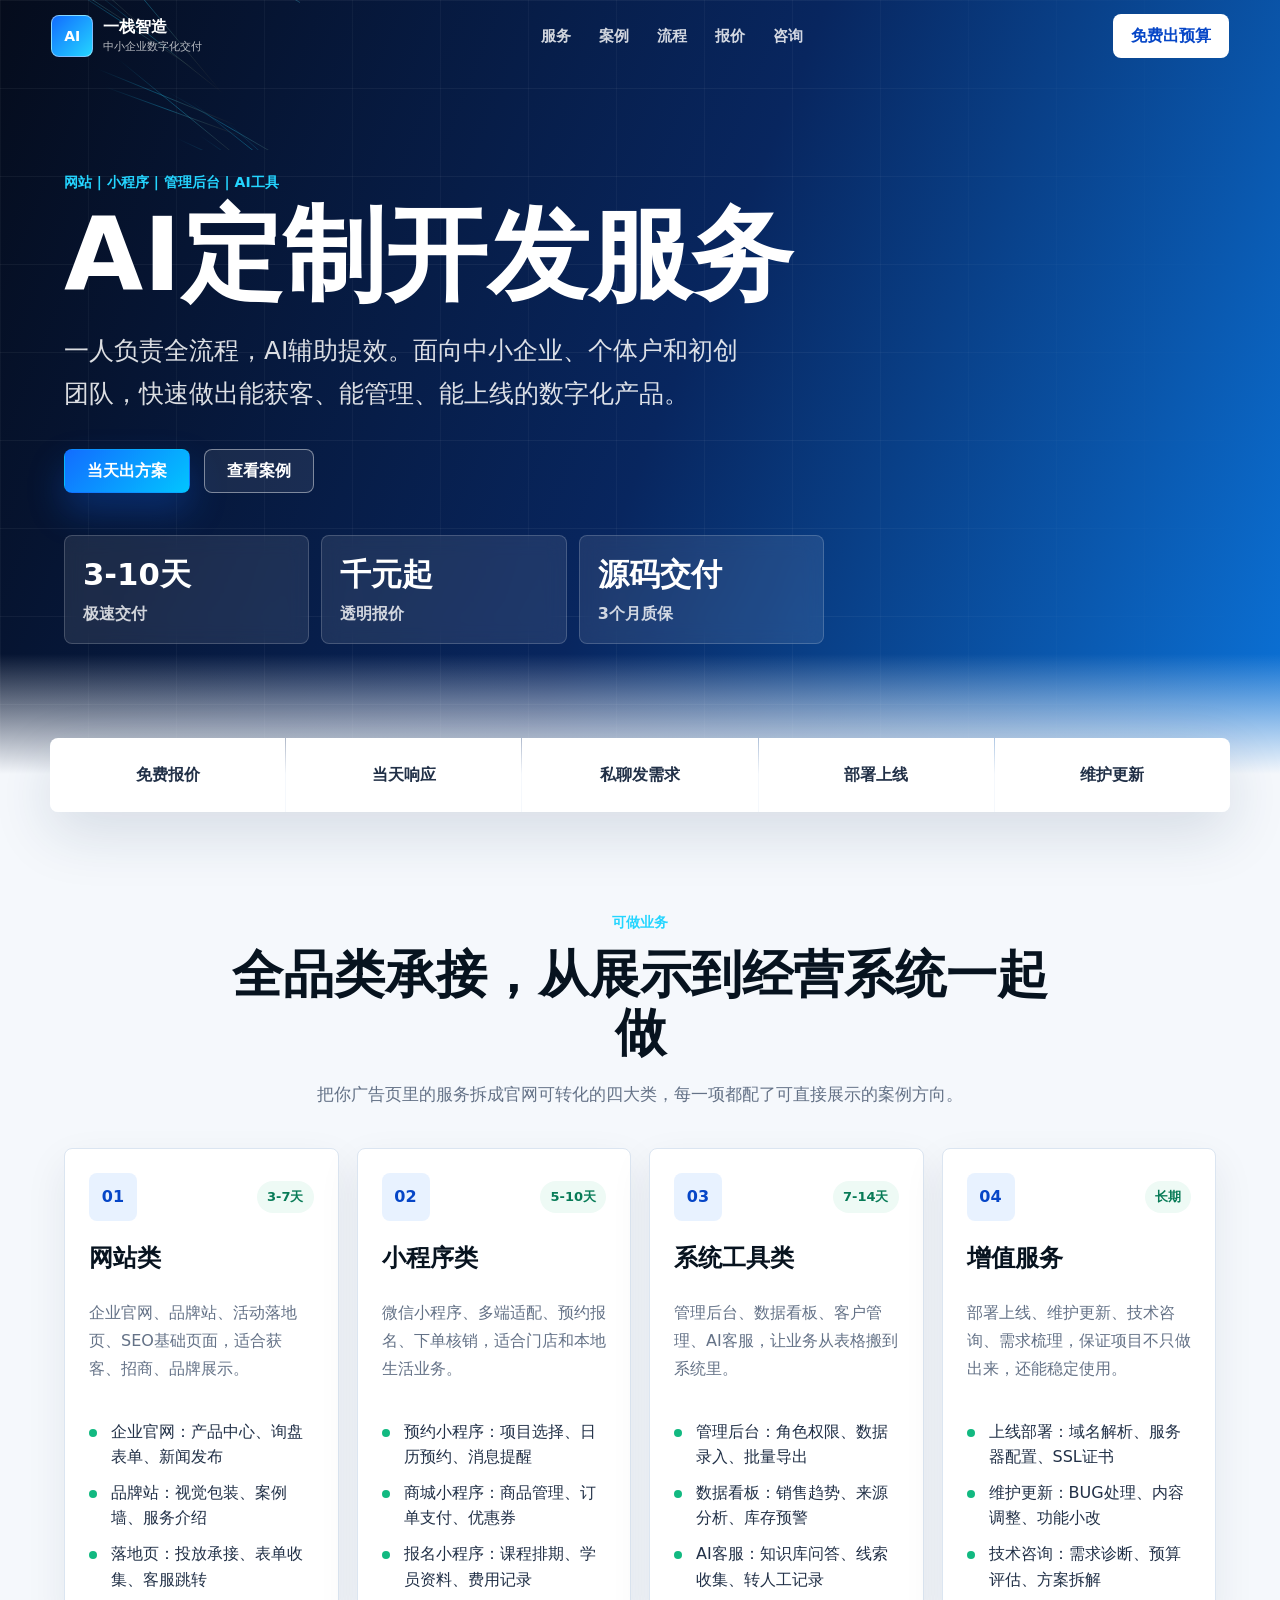
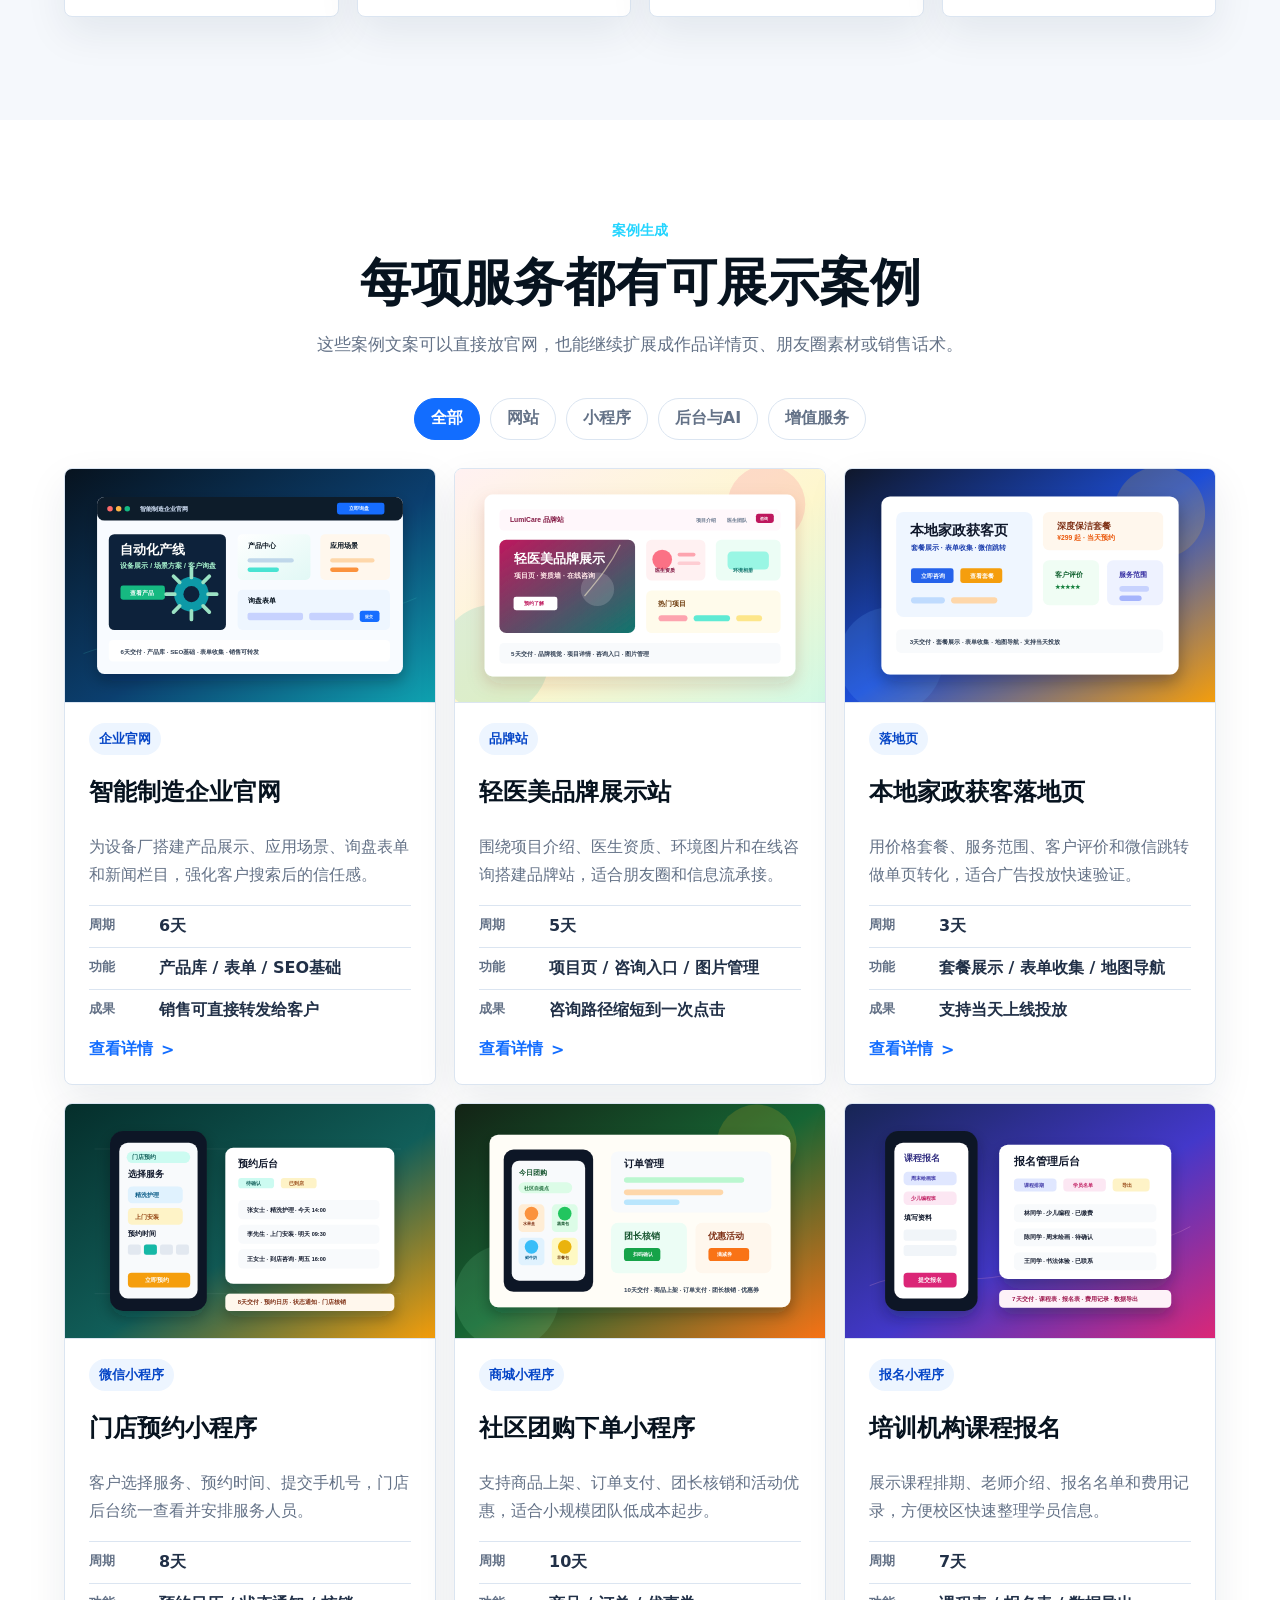
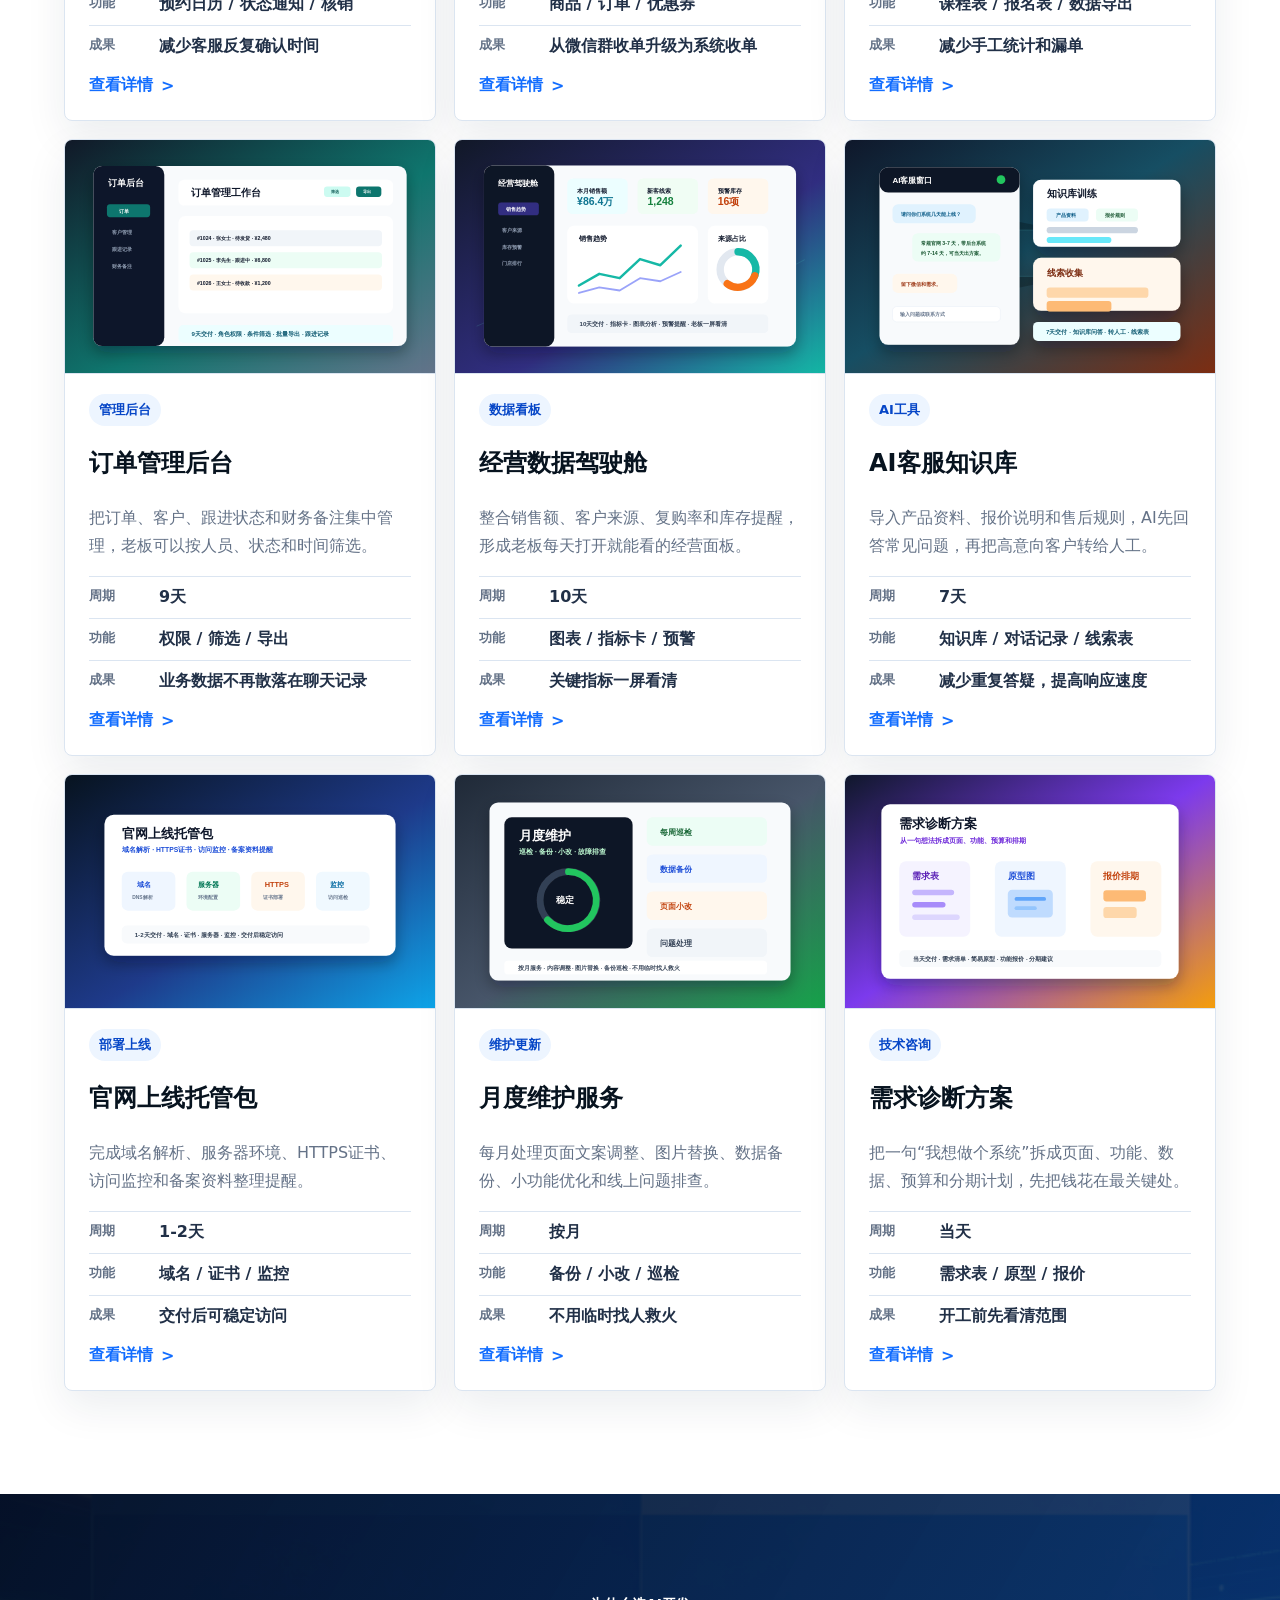
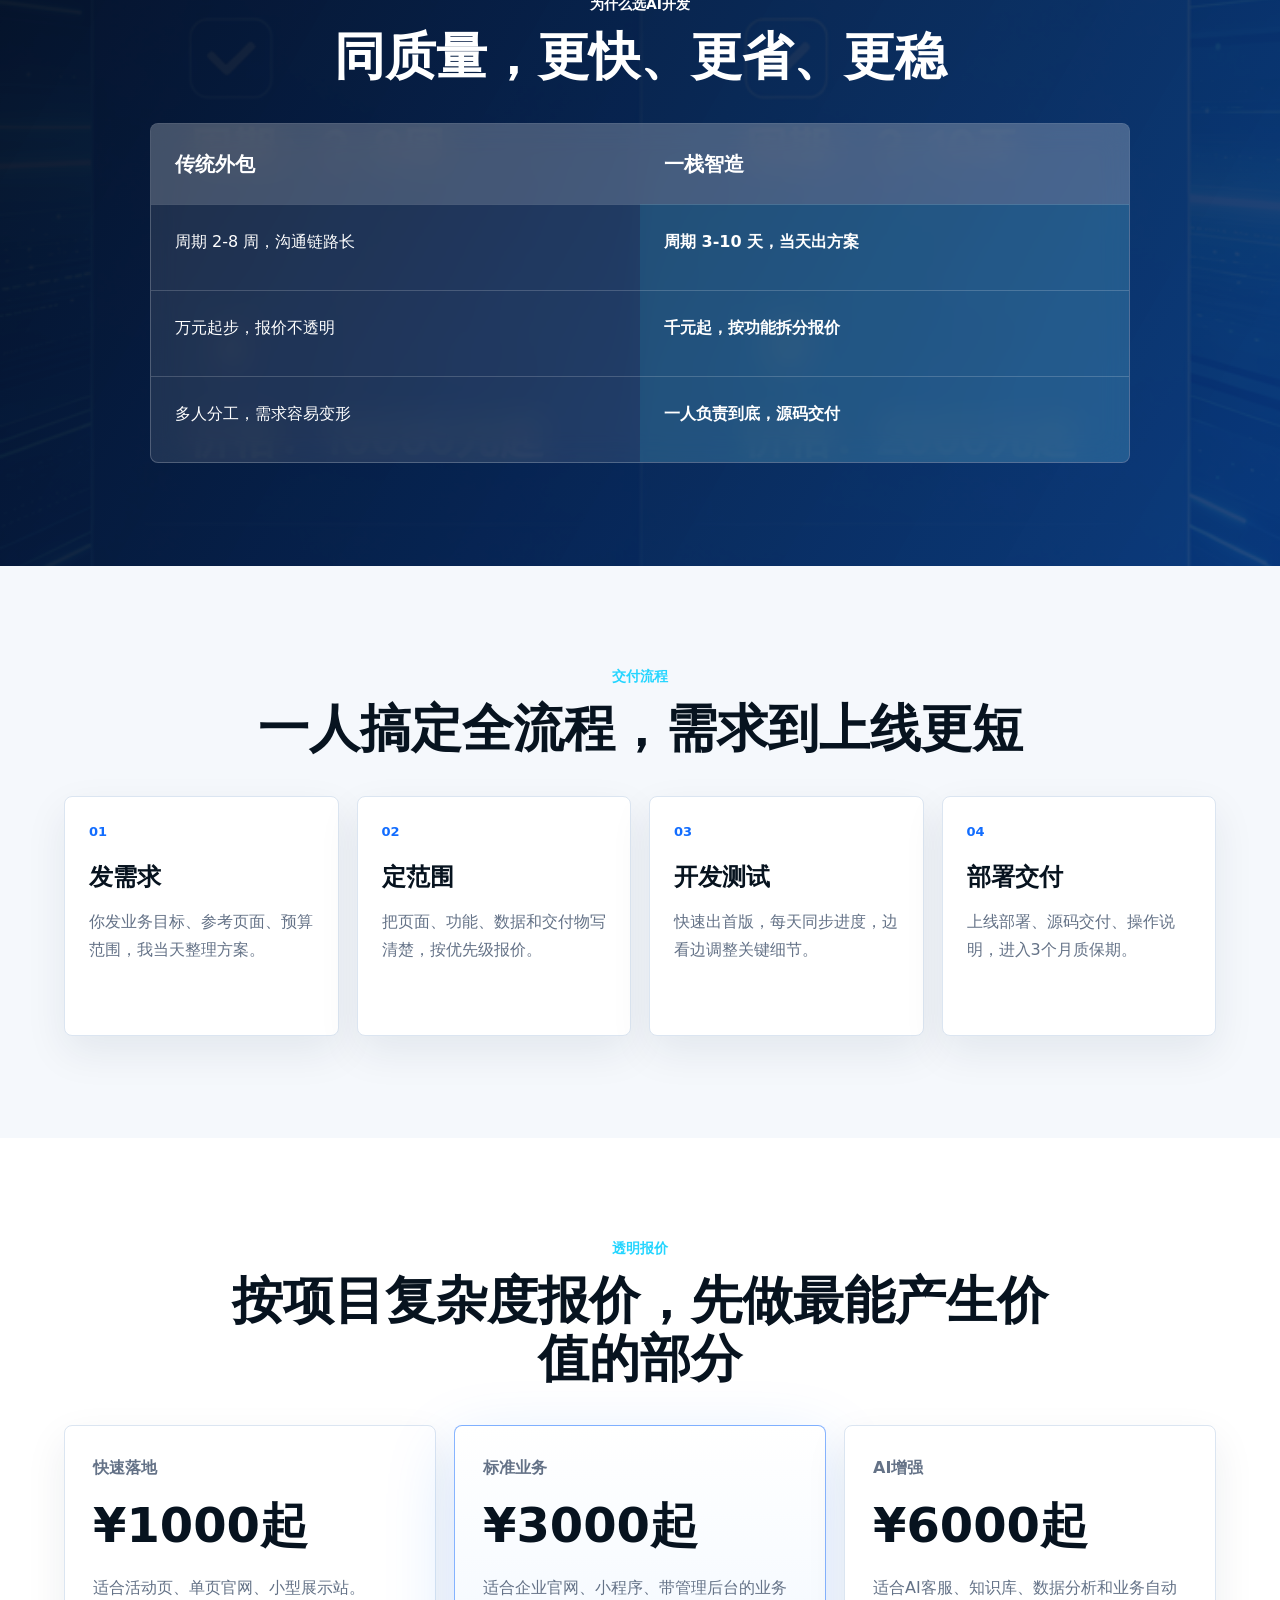
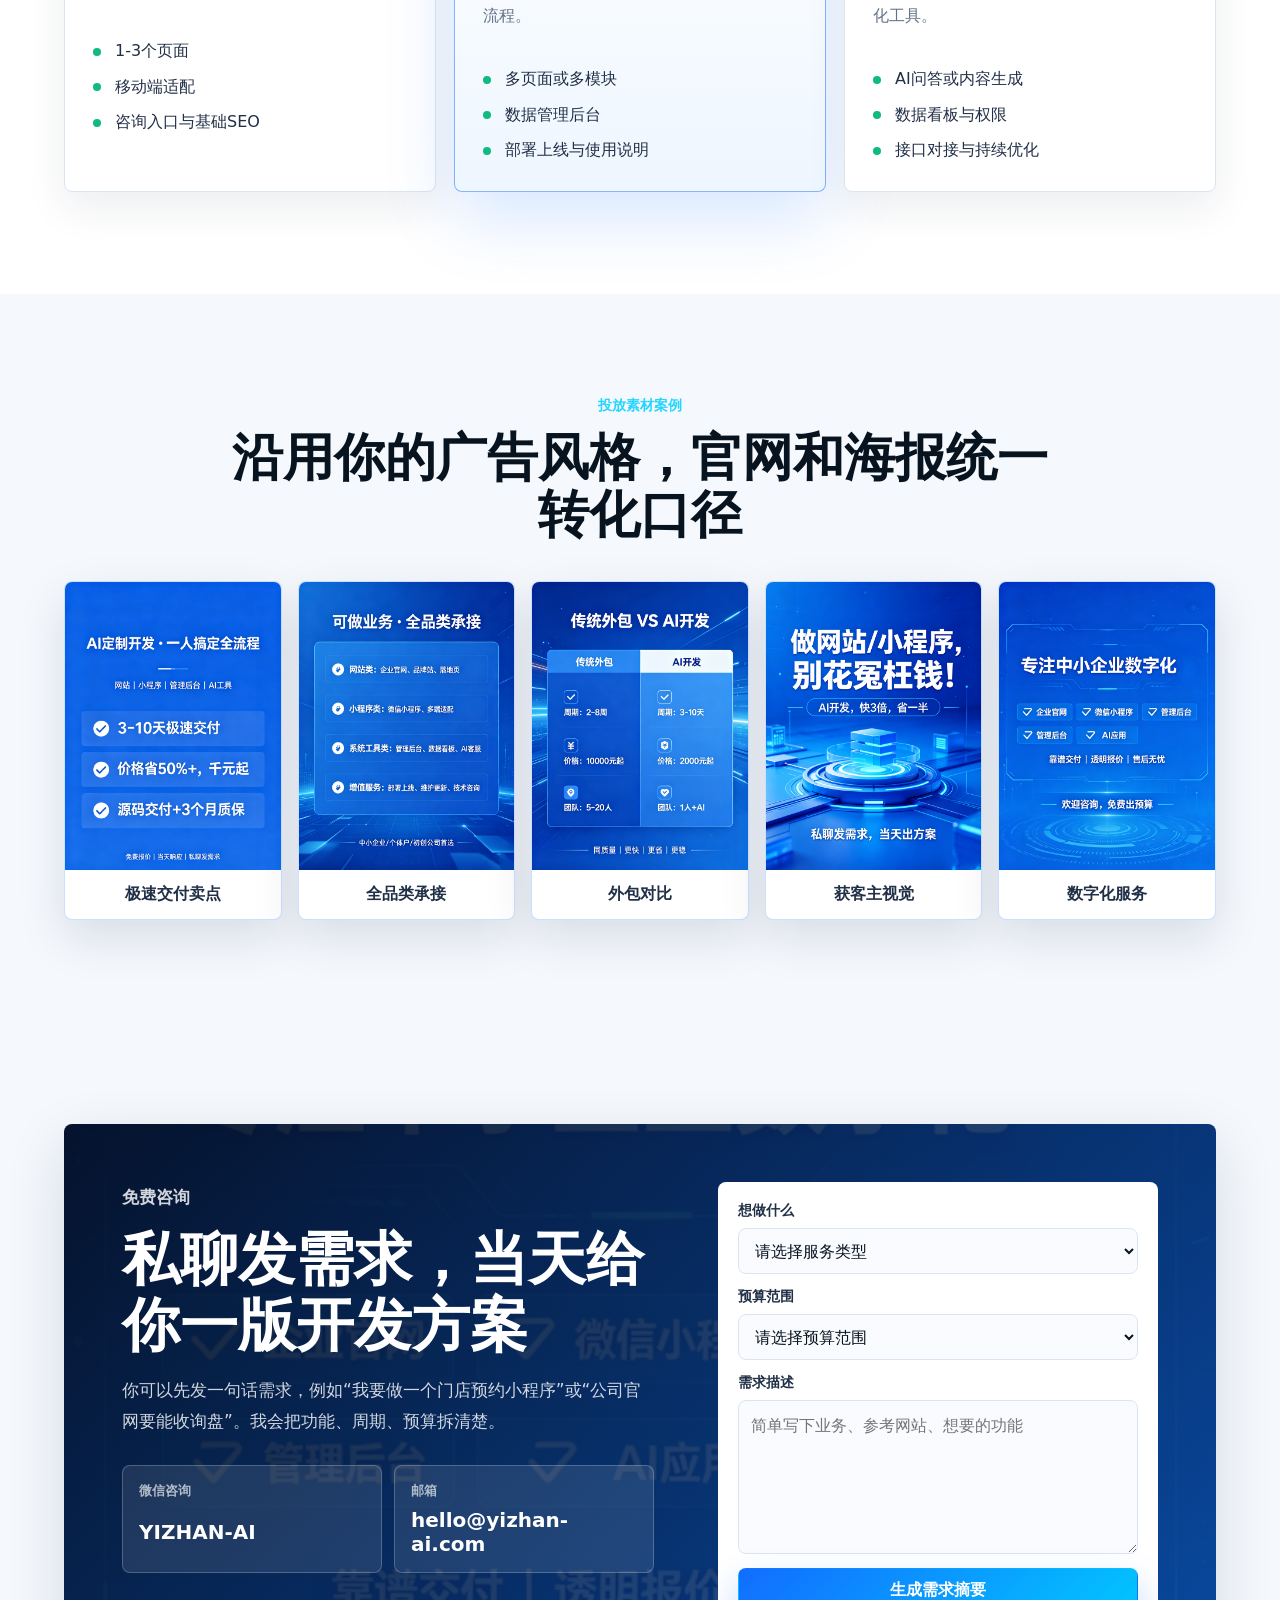
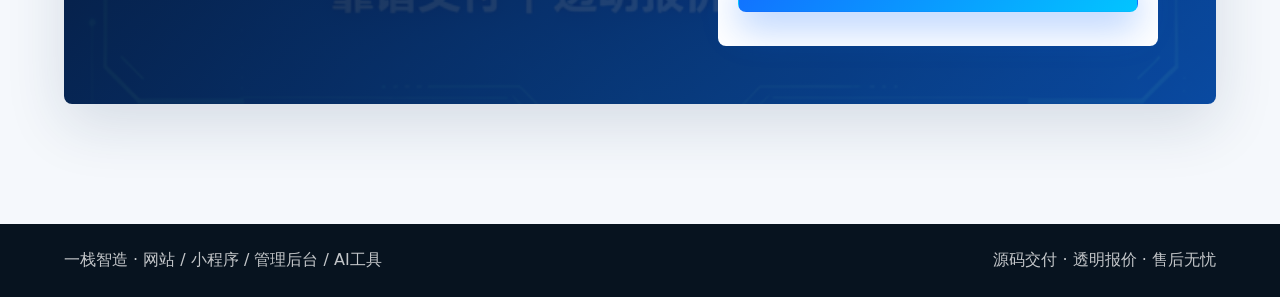
==== index.html @ 122cc91c "Initial website for YiZhan AI" ====
<!doctype html>
<html lang="zh-CN">
  <head>
    <meta charset="UTF-8" />
    <meta name="viewport" content="width=device-width, initial-scale=1.0" />
    <title>一栈智造 | 网站、小程序、后台与AI工具定制</title>
    <meta
      name="description"
      content="一栈智造专注中小企业数字化，承接企业官网、微信小程序、管理后台、数据看板与AI应用，3-10天交付，源码交付，3个月质保。"
    />
    <link rel="stylesheet" href="styles.css" />
  </head>
  <body>
    <header class="site-header" data-header>
      <a class="brand" href="#top" aria-label="一栈智造首页">
        <span class="brand-mark">AI</span>
        <span>
          <strong>一栈智造</strong>
          <small>中小企业数字化交付</small>
        </span>
      </a>
      <nav class="main-nav" aria-label="主导航">
        <a href="#services">服务</a>
        <a href="#cases">案例</a>
        <a href="#process">流程</a>
        <a href="#pricing">报价</a>
        <a href="#contact">咨询</a>
      </nav>
      <a class="header-cta" href="#contact">免费出预算</a>
      <button class="menu-toggle" type="button" aria-label="打开导航" aria-expanded="false" data-menu-toggle>
        <span></span>
        <span></span>
      </button>
    </header>

    <main id="top">
      <section class="hero" aria-labelledby="hero-title">
        <canvas class="hero-canvas" data-hero-canvas aria-hidden="true"></canvas>
        <div class="hero-overlay"></div>
        <div class="hero-content">
          <p class="eyebrow">网站 | 小程序 | 管理后台 | AI工具</p>
          <h1 id="hero-title">AI定制开发服务</h1>
          <p class="hero-copy">
            一人负责全流程，AI辅助提效。面向中小企业、个体户和初创团队，快速做出能获客、能管理、能上线的数字化产品。
          </p>
          <div class="hero-actions">
            <a class="btn primary" href="#contact">当天出方案</a>
            <a class="btn ghost" href="#cases">查看案例</a>
          </div>
          <div class="hero-stats" aria-label="核心优势">
            <span><strong>3-10天</strong>极速交付</span>
            <span><strong>千元起</strong>透明报价</span>
            <span><strong>源码交付</strong>3个月质保</span>
          </div>
        </div>
      </section>

      <section class="trust-strip" aria-label="服务承诺">
        <span>免费报价</span>
        <span>当天响应</span>
        <span>私聊发需求</span>
        <span>部署上线</span>
        <span>维护更新</span>
      </section>

      <section class="section services" id="services" aria-labelledby="services-title">
        <div class="section-heading">
          <p class="section-kicker">可做业务</p>
          <h2 id="services-title">全品类承接，从展示到经营系统一起做</h2>
          <p>把你广告页里的服务拆成官网可转化的四大类，每一项都配了可直接展示的案例方向。</p>
        </div>

        <div class="service-grid">
          <article class="service-card">
            <div class="service-top">
              <span class="service-icon">01</span>
              <span class="service-tag">3-7天</span>
            </div>
            <h3>网站类</h3>
            <p>企业官网、品牌站、活动落地页、SEO基础页面，适合获客、招商、品牌展示。</p>
            <ul>
              <li>企业官网：产品中心、询盘表单、新闻发布</li>
              <li>品牌站：视觉包装、案例墙、服务介绍</li>
              <li>落地页：投放承接、表单收集、客服跳转</li>
            </ul>
          </article>

          <article class="service-card">
            <div class="service-top">
              <span class="service-icon">02</span>
              <span class="service-tag">5-10天</span>
            </div>
            <h3>小程序类</h3>
            <p>微信小程序、多端适配、预约报名、下单核销，适合门店和本地生活业务。</p>
            <ul>
              <li>预约小程序：项目选择、日历预约、消息提醒</li>
              <li>商城小程序：商品管理、订单支付、优惠券</li>
              <li>报名小程序：课程排期、学员资料、费用记录</li>
            </ul>
          </article>

          <article class="service-card">
            <div class="service-top">
              <span class="service-icon">03</span>
              <span class="service-tag">7-14天</span>
            </div>
            <h3>系统工具类</h3>
            <p>管理后台、数据看板、客户管理、AI客服，让业务从表格搬到系统里。</p>
            <ul>
              <li>管理后台：角色权限、数据录入、批量导出</li>
              <li>数据看板：销售趋势、来源分析、库存预警</li>
              <li>AI客服：知识库问答、线索收集、转人工记录</li>
            </ul>
          </article>

          <article class="service-card">
            <div class="service-top">
              <span class="service-icon">04</span>
              <span class="service-tag">长期</span>
            </div>
            <h3>增值服务</h3>
            <p>部署上线、维护更新、技术咨询、需求梳理，保证项目不只做出来，还能稳定使用。</p>
            <ul>
              <li>上线部署：域名解析、服务器配置、SSL证书</li>
              <li>维护更新：BUG处理、内容调整、功能小改</li>
              <li>技术咨询：需求诊断、预算评估、方案拆解</li>
            </ul>
          </article>
        </div>
      </section>

      <section class="section cases" id="cases" aria-labelledby="cases-title">
        <div class="section-heading">
          <p class="section-kicker">案例生成</p>
          <h2 id="cases-title">每项服务都有可展示案例</h2>
          <p>这些案例文案可以直接放官网，也能继续扩展成作品详情页、朋友圈素材或销售话术。</p>
        </div>

        <div class="case-tabs" role="tablist" aria-label="案例分类">
          <button class="case-tab active" type="button" data-filter="all">全部</button>
          <button class="case-tab" type="button" data-filter="website">网站</button>
          <button class="case-tab" type="button" data-filter="miniapp">小程序</button>
          <button class="case-tab" type="button" data-filter="system">后台与AI</button>
          <button class="case-tab" type="button" data-filter="support">增值服务</button>
        </div>

        <div class="case-grid" data-case-grid>
          <a class="case-card" href="cases/smart-manufacturing-website.html" data-category="website">
            <img class="case-media" src="assets/cases/smart-manufacturing-website.svg" alt="智能制造企业官网界面案例图" loading="lazy" />
            <span class="case-kind">企业官网</span>
            <h3>智能制造企业官网</h3>
            <p>为设备厂搭建产品展示、应用场景、询盘表单和新闻栏目，强化客户搜索后的信任感。</p>
            <dl>
              <div><dt>周期</dt><dd>6天</dd></div>
              <div><dt>功能</dt><dd>产品库 / 表单 / SEO基础</dd></div>
              <div><dt>成果</dt><dd>销售可直接转发给客户</dd></div>
            </dl>
            <span class="case-link">查看详情</span>
          </a>

          <a class="case-card" href="cases/beauty-brand-site.html" data-category="website">
            <img class="case-media" src="assets/cases/beauty-brand-site.svg" alt="轻医美品牌展示站界面案例图" loading="lazy" />
            <span class="case-kind">品牌站</span>
            <h3>轻医美品牌展示站</h3>
            <p>围绕项目介绍、医生资质、环境图片和在线咨询搭建品牌站，适合朋友圈和信息流承接。</p>
            <dl>
              <div><dt>周期</dt><dd>5天</dd></div>
              <div><dt>功能</dt><dd>项目页 / 咨询入口 / 图片管理</dd></div>
              <div><dt>成果</dt><dd>咨询路径缩短到一次点击</dd></div>
            </dl>
            <span class="case-link">查看详情</span>
          </a>

          <a class="case-card" href="cases/home-services-landing.html" data-category="website">
            <img class="case-media" src="assets/cases/home-services-landing.svg" alt="本地家政获客落地页界面案例图" loading="lazy" />
            <span class="case-kind">落地页</span>
            <h3>本地家政获客落地页</h3>
            <p>用价格套餐、服务范围、客户评价和微信跳转做单页转化，适合广告投放快速验证。</p>
            <dl>
              <div><dt>周期</dt><dd>3天</dd></div>
              <div><dt>功能</dt><dd>套餐展示 / 表单收集 / 地图导航</dd></div>
              <div><dt>成果</dt><dd>支持当天上线投放</dd></div>
            </dl>
            <span class="case-link">查看详情</span>
          </a>

          <a class="case-card" href="cases/store-booking-miniapp.html" data-category="miniapp">
            <img class="case-media" src="assets/cases/store-booking-miniapp.svg" alt="门店预约小程序界面案例图" loading="lazy" />
            <span class="case-kind">微信小程序</span>
            <h3>门店预约小程序</h3>
            <p>客户选择服务、预约时间、提交手机号，门店后台统一查看并安排服务人员。</p>
            <dl>
              <div><dt>周期</dt><dd>8天</dd></div>
              <div><dt>功能</dt><dd>预约日历 / 状态通知 / 核销</dd></div>
              <div><dt>成果</dt><dd>减少客服反复确认时间</dd></div>
            </dl>
            <span class="case-link">查看详情</span>
          </a>

          <a class="case-card" href="cases/community-mall-miniapp.html" data-category="miniapp">
            <img class="case-media" src="assets/cases/community-mall-miniapp.svg" alt="社区团购小程序界面案例图" loading="lazy" />
            <span class="case-kind">商城小程序</span>
            <h3>社区团购下单小程序</h3>
            <p>支持商品上架、订单支付、团长核销和活动优惠，适合小规模团队低成本起步。</p>
            <dl>
              <div><dt>周期</dt><dd>10天</dd></div>
              <div><dt>功能</dt><dd>商品 / 订单 / 优惠券</dd></div>
              <div><dt>成果</dt><dd>从微信群收单升级为系统收单</dd></div>
            </dl>
            <span class="case-link">查看详情</span>
          </a>

          <a class="case-card" href="cases/training-registration-miniapp.html" data-category="miniapp">
            <img class="case-media" src="assets/cases/training-registration-miniapp.svg" alt="培训机构课程报名小程序界面案例图" loading="lazy" />
            <span class="case-kind">报名小程序</span>
            <h3>培训机构课程报名</h3>
            <p>展示课程排期、老师介绍、报名名单和费用记录，方便校区快速整理学员信息。</p>
            <dl>
              <div><dt>周期</dt><dd>7天</dd></div>
              <div><dt>功能</dt><dd>课程表 / 报名表 / 数据导出</dd></div>
              <div><dt>成果</dt><dd>减少手工统计和漏单</dd></div>
            </dl>
            <span class="case-link">查看详情</span>
          </a>

          <a class="case-card" href="cases/order-management-admin.html" data-category="system">
            <img class="case-media" src="assets/cases/order-management-admin.svg" alt="订单管理后台界面案例图" loading="lazy" />
            <span class="case-kind">管理后台</span>
            <h3>订单管理后台</h3>
            <p>把订单、客户、跟进状态和财务备注集中管理，老板可以按人员、状态和时间筛选。</p>
            <dl>
              <div><dt>周期</dt><dd>9天</dd></div>
              <div><dt>功能</dt><dd>权限 / 筛选 / 导出</dd></div>
              <div><dt>成果</dt><dd>业务数据不再散落在聊天记录</dd></div>
            </dl>
            <span class="case-link">查看详情</span>
          </a>

          <a class="case-card" href="cases/operations-dashboard.html" data-category="system">
            <img class="case-media" src="assets/cases/operations-dashboard.svg" alt="经营数据驾驶舱界面案例图" loading="lazy" />
            <span class="case-kind">数据看板</span>
            <h3>经营数据驾驶舱</h3>
            <p>整合销售额、客户来源、复购率和库存提醒，形成老板每天打开就能看的经营面板。</p>
            <dl>
              <div><dt>周期</dt><dd>10天</dd></div>
              <div><dt>功能</dt><dd>图表 / 指标卡 / 预警</dd></div>
              <div><dt>成果</dt><dd>关键指标一屏看清</dd></div>
            </dl>
            <span class="case-link">查看详情</span>
          </a>

          <a class="case-card" href="cases/ai-support-agent.html" data-category="system">
            <img class="case-media" src="assets/cases/ai-support-agent.svg" alt="AI客服知识库界面案例图" loading="lazy" />
            <span class="case-kind">AI工具</span>
            <h3>AI客服知识库</h3>
            <p>导入产品资料、报价说明和售后规则，AI先回答常见问题，再把高意向客户转给人工。</p>
            <dl>
              <div><dt>周期</dt><dd>7天</dd></div>
              <div><dt>功能</dt><dd>知识库 / 对话记录 / 线索表</dd></div>
              <div><dt>成果</dt><dd>减少重复答疑，提高响应速度</dd></div>
            </dl>
            <span class="case-link">查看详情</span>
          </a>

          <a class="case-card" href="cases/website-hosting-launch.html" data-category="support">
            <img class="case-media" src="assets/cases/website-hosting-launch.svg" alt="官网上线托管包界面案例图" loading="lazy" />
            <span class="case-kind">部署上线</span>
            <h3>官网上线托管包</h3>
            <p>完成域名解析、服务器环境、HTTPS证书、访问监控和备案资料整理提醒。</p>
            <dl>
              <div><dt>周期</dt><dd>1-2天</dd></div>
              <div><dt>功能</dt><dd>域名 / 证书 / 监控</dd></div>
              <div><dt>成果</dt><dd>交付后可稳定访问</dd></div>
            </dl>
            <span class="case-link">查看详情</span>
          </a>

          <a class="case-card" href="cases/monthly-maintenance.html" data-category="support">
            <img class="case-media" src="assets/cases/monthly-maintenance.svg" alt="月度维护服务界面案例图" loading="lazy" />
            <span class="case-kind">维护更新</span>
            <h3>月度维护服务</h3>
            <p>每月处理页面文案调整、图片替换、数据备份、小功能优化和线上问题排查。</p>
            <dl>
              <div><dt>周期</dt><dd>按月</dd></div>
              <div><dt>功能</dt><dd>备份 / 小改 / 巡检</dd></div>
              <div><dt>成果</dt><dd>不用临时找人救火</dd></div>
            </dl>
            <span class="case-link">查看详情</span>
          </a>

          <a class="case-card" href="cases/requirement-diagnosis.html" data-category="support">
            <img class="case-media" src="assets/cases/requirement-diagnosis.svg" alt="需求诊断方案界面案例图" loading="lazy" />
            <span class="case-kind">技术咨询</span>
            <h3>需求诊断方案</h3>
            <p>把一句“我想做个系统”拆成页面、功能、数据、预算和分期计划，先把钱花在最关键处。</p>
            <dl>
              <div><dt>周期</dt><dd>当天</dd></div>
              <div><dt>功能</dt><dd>需求表 / 原型 / 报价</dd></div>
              <div><dt>成果</dt><dd>开工前先看清范围</dd></div>
            </dl>
            <span class="case-link">查看详情</span>
          </a>
        </div>
      </section>

      <section class="section comparison" aria-labelledby="compare-title">
        <div class="section-heading">
          <p class="section-kicker">为什么选AI开发</p>
          <h2 id="compare-title">同质量，更快、更省、更稳</h2>
        </div>
        <div class="compare-table" role="table" aria-label="传统外包和AI开发对比">
          <div class="compare-head" role="row">
            <span role="columnheader">传统外包</span>
            <span role="columnheader">一栈智造</span>
          </div>
          <div role="row">
            <span role="cell">周期 2-8 周，沟通链路长</span>
            <strong role="cell">周期 3-10 天，当天出方案</strong>
          </div>
          <div role="row">
            <span role="cell">万元起步，报价不透明</span>
            <strong role="cell">千元起，按功能拆分报价</strong>
          </div>
          <div role="row">
            <span role="cell">多人分工，需求容易变形</span>
            <strong role="cell">一人负责到底，源码交付</strong>
          </div>
        </div>
      </section>

      <section class="section process" id="process" aria-labelledby="process-title">
        <div class="section-heading">
          <p class="section-kicker">交付流程</p>
          <h2 id="process-title">一人搞定全流程，需求到上线更短</h2>
        </div>
        <div class="timeline">
          <article>
            <span>01</span>
            <h3>发需求</h3>
            <p>你发业务目标、参考页面、预算范围，我当天整理方案。</p>
          </article>
          <article>
            <span>02</span>
            <h3>定范围</h3>
            <p>把页面、功能、数据和交付物写清楚，按优先级报价。</p>
          </article>
          <article>
            <span>03</span>
            <h3>开发测试</h3>
            <p>快速出首版，每天同步进度，边看边调整关键细节。</p>
          </article>
          <article>
            <span>04</span>
            <h3>部署交付</h3>
            <p>上线部署、源码交付、操作说明，进入3个月质保期。</p>
          </article>
        </div>
      </section>

      <section class="section pricing" id="pricing" aria-labelledby="pricing-title">
        <div class="section-heading">
          <p class="section-kicker">透明报价</p>
          <h2 id="pricing-title">按项目复杂度报价，先做最能产生价值的部分</h2>
        </div>
        <div class="pricing-grid">
          <article class="price-card">
            <p class="plan">快速落地</p>
            <h3>¥1000起</h3>
            <p>适合活动页、单页官网、小型展示站。</p>
            <ul>
              <li>1-3个页面</li>
              <li>移动端适配</li>
              <li>咨询入口与基础SEO</li>
            </ul>
          </article>
          <article class="price-card featured">
            <p class="plan">标准业务</p>
            <h3>¥3000起</h3>
            <p>适合企业官网、小程序、带管理后台的业务流程。</p>
            <ul>
              <li>多页面或多模块</li>
              <li>数据管理后台</li>
              <li>部署上线与使用说明</li>
            </ul>
          </article>
          <article class="price-card">
            <p class="plan">AI增强</p>
            <h3>¥6000起</h3>
            <p>适合AI客服、知识库、数据分析和业务自动化工具。</p>
            <ul>
              <li>AI问答或内容生成</li>
              <li>数据看板与权限</li>
              <li>接口对接与持续优化</li>
            </ul>
          </article>
        </div>
      </section>

      <section class="section poster-section" aria-labelledby="poster-title">
        <div class="section-heading">
          <p class="section-kicker">投放素材案例</p>
          <h2 id="poster-title">沿用你的广告风格，官网和海报统一转化口径</h2>
        </div>
        <div class="poster-rail" aria-label="广告页面展示">
          <figure>
            <img src="assets/poster-fast-delivery.png" alt="AI定制开发极速交付广告页" loading="lazy" />
            <figcaption>极速交付卖点</figcaption>
          </figure>
          <figure>
            <img src="assets/poster-services.png" alt="全品类业务承接广告页" loading="lazy" />
            <figcaption>全品类承接</figcaption>
          </figure>
          <figure>
            <img src="assets/poster-compare.png" alt="传统外包对比AI开发广告页" loading="lazy" />
            <figcaption>外包对比</figcaption>
          </figure>
          <figure>
            <img src="assets/poster-hero.png" alt="网站小程序开发宣传广告页" loading="lazy" />
            <figcaption>获客主视觉</figcaption>
          </figure>
          <figure>
            <img src="assets/poster-digital.png" alt="中小企业数字化广告页" loading="lazy" />
            <figcaption>数字化服务</figcaption>
          </figure>
        </div>
      </section>

      <section class="section contact" id="contact" aria-labelledby="contact-title">
        <div class="contact-panel">
          <div>
            <p class="section-kicker">免费咨询</p>
            <h2 id="contact-title">私聊发需求，当天给你一版开发方案</h2>
            <p>
              你可以先发一句话需求，例如“我要做一个门店预约小程序”或“公司官网要能收询盘”。我会把功能、周期、预算拆清楚。
            </p>
            <div class="contact-methods">
              <button class="copy-card" type="button" data-copy="YIZHAN-AI">
                <span>微信咨询</span>
                <strong>YIZHAN-AI</strong>
              </button>
              <a class="copy-card" href="mailto:hello@yizhan-ai.com">
                <span>邮箱</span>
                <strong>hello@yizhan-ai.com</strong>
              </a>
            </div>
          </div>

          <form class="lead-form" data-lead-form>
            <label>
              <span>想做什么</span>
              <select name="type" required>
                <option value="">请选择服务类型</option>
                <option>企业官网 / 品牌站</option>
                <option>微信小程序</option>
                <option>管理后台 / 数据看板</option>
                <option>AI客服 / AI工具</option>
                <option>部署维护 / 技术咨询</option>
              </select>
            </label>
            <label>
              <span>预算范围</span>
              <select name="budget" required>
                <option value="">请选择预算范围</option>
                <option>1000-3000元</option>
                <option>3000-6000元</option>
                <option>6000-10000元</option>
                <option>10000元以上</option>
              </select>
            </label>
            <label>
              <span>需求描述</span>
              <textarea name="message" rows="5" placeholder="简单写下业务、参考网站、想要的功能"></textarea>
            </label>
            <button class="btn primary wide" type="submit">生成需求摘要</button>
            <output class="form-result" data-form-result></output>
          </form>
        </div>
      </section>
    </main>

    <footer class="site-footer">
      <p>一栈智造 · 网站 / 小程序 / 管理后台 / AI工具</p>
      <p>源码交付 · 透明报价 · 售后无忧</p>
    </footer>

    <div class="mobile-cta" aria-label="移动端咨询入口">
      <a href="#contact">免费出预算</a>
      <a href="#cases">看案例</a>
    </div>

    <script src="script.js"></script>
  </body>
</html>
---- styles.css ----
:root {
  --ink: #07131f;
  --ink-soft: #213047;
  --muted: #647287;
  --line: #dbe5f1;
  --surface: #f5f8fc;
  --panel: #ffffff;
  --primary: #126dff;
  --primary-dark: #0646c7;
  --cyan: #24d5ff;
  --green: #12b981;
  --amber: #ffb545;
  --radius: 8px;
  --shadow: 0 20px 60px rgba(18, 48, 87, 0.14);
  color-scheme: light;
}

* {
  box-sizing: border-box;
}

html {
  scroll-behavior: smooth;
}

body {
  margin: 0;
  font-family:
    Inter, ui-sans-serif, system-ui, -apple-system, BlinkMacSystemFont, "Segoe UI",
    "PingFang SC", "Hiragino Sans GB", "Microsoft YaHei", sans-serif;
  color: var(--ink);
  background: var(--surface);
  letter-spacing: 0;
}

body.nav-open {
  overflow: hidden;
}

a {
  color: inherit;
  text-decoration: none;
}

img {
  display: block;
  max-width: 100%;
}

button,
input,
select,
textarea {
  font: inherit;
}

.site-header {
  position: fixed;
  z-index: 50;
  top: 0;
  left: 0;
  right: 0;
  display: flex;
  align-items: center;
  justify-content: space-between;
  gap: 24px;
  height: 72px;
  padding: 0 clamp(18px, 4vw, 56px);
  color: #fff;
  transition:
    background 0.2s ease,
    box-shadow 0.2s ease,
    color 0.2s ease;
}

.site-header.is-scrolled,
.site-header.nav-active {
  color: var(--ink);
  background: rgba(255, 255, 255, 0.94);
  box-shadow: 0 10px 30px rgba(12, 30, 52, 0.1);
  backdrop-filter: blur(18px);
}

.brand {
  display: inline-flex;
  align-items: center;
  gap: 10px;
  min-width: 180px;
}

.brand-mark {
  display: grid;
  width: 42px;
  height: 42px;
  place-items: center;
  border: 1px solid rgba(255, 255, 255, 0.45);
  border-radius: 8px;
  background: linear-gradient(135deg, var(--primary), var(--cyan));
  color: #fff;
  font-size: 14px;
  font-weight: 900;
}

.brand strong,
.brand small {
  display: block;
  line-height: 1.15;
}

.brand small {
  margin-top: 4px;
  color: currentColor;
  font-size: 11px;
  opacity: 0.72;
}

.main-nav {
  display: flex;
  align-items: center;
  gap: 28px;
  font-size: 15px;
  font-weight: 700;
}

.main-nav a {
  opacity: 0.82;
}

.main-nav a:hover {
  opacity: 1;
}

.header-cta,
.btn {
  display: inline-flex;
  min-height: 44px;
  align-items: center;
  justify-content: center;
  border-radius: 8px;
  font-weight: 800;
  line-height: 1;
}

.header-cta {
  padding: 0 18px;
  background: #fff;
  color: var(--primary-dark);
}

.site-header.is-scrolled .header-cta,
.site-header.nav-active .header-cta {
  background: var(--ink);
  color: #fff;
}

.menu-toggle {
  display: none;
  width: 44px;
  height: 44px;
  border: 0;
  border-radius: 8px;
  background: rgba(255, 255, 255, 0.14);
  color: currentColor;
  cursor: pointer;
}

.menu-toggle span {
  display: block;
  width: 20px;
  height: 2px;
  margin: 5px auto;
  background: currentColor;
  transition: transform 0.2s ease;
}

.menu-toggle[aria-expanded="true"] span:first-child {
  transform: translateY(3.5px) rotate(45deg);
}

.menu-toggle[aria-expanded="true"] span:last-child {
  transform: translateY(-3.5px) rotate(-45deg);
}

.hero {
  position: relative;
  display: grid;
  min-height: 86svh;
  align-items: center;
  overflow: hidden;
  padding: 116px clamp(20px, 5vw, 72px) 72px;
  color: #fff;
  background:
    linear-gradient(112deg, #050c1c 0%, #08265f 52%, #0b73d9 100%),
    linear-gradient(180deg, rgba(255, 181, 69, 0.12), rgba(36, 213, 255, 0.08));
}

.hero::after {
  position: absolute;
  right: 0;
  bottom: 0;
  left: 0;
  height: 120px;
  content: "";
  background: linear-gradient(180deg, rgba(245, 248, 252, 0), var(--surface));
  pointer-events: none;
}

.hero-canvas,
.hero-overlay {
  position: absolute;
  inset: 0;
}

.hero-canvas {
  z-index: 1;
  opacity: 0.72;
}

.hero-overlay {
  z-index: 2;
  background:
    linear-gradient(rgba(255, 255, 255, 0.05) 1px, transparent 1px),
    linear-gradient(90deg, rgba(255, 255, 255, 0.04) 1px, transparent 1px);
  background-size: 88px 88px;
  mask-image: linear-gradient(90deg, #000 0%, #000 62%, transparent 100%);
}

.hero-content {
  position: relative;
  z-index: 3;
  width: min(760px, 100%);
}

.eyebrow,
.section-kicker {
  margin: 0 0 14px;
  color: var(--cyan);
  font-size: 14px;
  font-weight: 900;
  letter-spacing: 0;
  text-transform: uppercase;
}

.hero h1 {
  max-width: 12ch;
  margin: 0;
  font-size: clamp(48px, 8vw, 112px);
  line-height: 0.96;
  letter-spacing: 0;
}

.hero-copy {
  width: min(680px, 100%);
  margin: 26px 0 0;
  color: rgba(255, 255, 255, 0.86);
  font-size: clamp(18px, 2.1vw, 25px);
  line-height: 1.7;
}

.hero-actions {
  display: flex;
  flex-wrap: wrap;
  gap: 14px;
  margin-top: 34px;
}

.btn {
  border: 1px solid transparent;
  padding: 0 22px;
  cursor: pointer;
}

.btn.primary {
  background: linear-gradient(135deg, var(--primary), #02c5ff);
  color: #fff;
  box-shadow: 0 18px 36px rgba(18, 109, 255, 0.28);
}

.btn.ghost {
  border-color: rgba(255, 255, 255, 0.44);
  color: #fff;
  background: rgba(255, 255, 255, 0.08);
}

.btn.wide {
  width: 100%;
}

.hero-stats {
  display: grid;
  grid-template-columns: repeat(3, minmax(0, 1fr));
  gap: 12px;
  width: min(780px, 100%);
  margin-top: 42px;
}

.hero-stats span {
  min-height: 86px;
  padding: 18px;
  border: 1px solid rgba(255, 255, 255, 0.18);
  border-radius: 8px;
  background: rgba(255, 255, 255, 0.09);
  backdrop-filter: blur(10px);
  color: rgba(255, 255, 255, 0.8);
  font-weight: 700;
}

.hero-stats strong {
  display: block;
  margin-bottom: 8px;
  color: #fff;
  font-size: clamp(20px, 2.4vw, 32px);
}

.trust-strip {
  display: grid;
  grid-template-columns: repeat(5, minmax(0, 1fr));
  gap: 1px;
  width: min(1180px, calc(100% - 40px));
  margin: -36px auto 0;
  position: relative;
  z-index: 4;
  overflow: hidden;
  border-radius: 8px;
  box-shadow: var(--shadow);
}

.trust-strip span {
  display: grid;
  min-height: 74px;
  place-items: center;
  background: #fff;
  color: var(--ink-soft);
  font-weight: 900;
}

.section {
  padding: clamp(74px, 8vw, 118px) clamp(20px, 5vw, 72px);
}

.section-heading {
  width: min(830px, 100%);
  margin: 0 auto 38px;
  text-align: center;
}

.section-heading h2 {
  margin: 0;
  color: var(--ink);
  font-size: clamp(30px, 4vw, 56px);
  line-height: 1.12;
  letter-spacing: 0;
}

.section-heading p:not(.section-kicker) {
  margin: 18px auto 0;
  color: var(--muted);
  font-size: 17px;
  line-height: 1.8;
}

.service-grid,
.pricing-grid {
  display: grid;
  grid-template-columns: repeat(4, minmax(0, 1fr));
  gap: 18px;
  width: min(1180px, 100%);
  margin: 0 auto;
}

.service-card,
.case-card,
.price-card,
.timeline article {
  border: 1px solid var(--line);
  border-radius: 8px;
  background: var(--panel);
  box-shadow: 0 16px 42px rgba(16, 38, 67, 0.08);
}

.service-card {
  display: flex;
  min-height: 360px;
  flex-direction: column;
  padding: 24px;
}

.service-top {
  display: flex;
  align-items: center;
  justify-content: space-between;
  gap: 12px;
}

.service-icon {
  display: grid;
  width: 48px;
  height: 48px;
  place-items: center;
  border-radius: 8px;
  background: #e8f2ff;
  color: var(--primary-dark);
  font-weight: 900;
}

.service-tag {
  border-radius: 999px;
  padding: 7px 10px;
  background: #eefaf5;
  color: #087b57;
  font-size: 13px;
  font-weight: 900;
}

.service-card h3,
.case-card h3,
.timeline h3 {
  margin: 22px 0 10px;
  font-size: 24px;
  line-height: 1.25;
}

.service-card p,
.case-card p,
.timeline p,
.price-card p {
  color: var(--muted);
  line-height: 1.75;
}

.service-card ul,
.price-card ul {
  display: grid;
  gap: 10px;
  margin: auto 0 0;
  padding: 20px 0 0;
  list-style: none;
}

.service-card li,
.price-card li {
  position: relative;
  padding-left: 22px;
  color: var(--ink-soft);
  line-height: 1.6;
}

.service-card li::before,
.price-card li::before {
  position: absolute;
  top: 0.62em;
  left: 0;
  width: 8px;
  height: 8px;
  border-radius: 50%;
  background: var(--green);
  content: "";
}

.cases {
  background: #fff;
}

.case-tabs {
  display: flex;
  flex-wrap: wrap;
  justify-content: center;
  gap: 10px;
  width: min(1000px, 100%);
  margin: 0 auto 28px;
}

.case-tab {
  min-height: 42px;
  border: 1px solid var(--line);
  border-radius: 999px;
  padding: 0 16px;
  background: #fff;
  color: var(--muted);
  font-weight: 800;
  cursor: pointer;
}

.case-tab.active {
  border-color: var(--primary);
  background: var(--primary);
  color: #fff;
}

.case-grid {
  display: grid;
  grid-template-columns: repeat(3, minmax(0, 1fr));
  gap: 18px;
  width: min(1180px, 100%);
  margin: 0 auto;
}

.case-card {
  display: grid;
  min-height: 430px;
  padding: 24px;
  color: inherit;
  overflow: hidden;
  transition:
    opacity 0.2s ease,
    transform 0.2s ease;
}

.case-card:not([href]) {
  min-height: 330px;
}

.case-card.is-hidden {
  display: none;
}

.case-card:hover {
  transform: translateY(-4px);
}

.case-media {
  width: calc(100% + 48px);
  max-width: none;
  aspect-ratio: 1200 / 760;
  margin: -24px -24px 20px;
  object-fit: cover;
  border-bottom: 1px solid var(--line);
  background: #eef5ff;
}

.case-kind {
  justify-self: start;
  border-radius: 999px;
  padding: 7px 10px;
  background: #edf5ff;
  color: var(--primary-dark);
  font-size: 13px;
  font-weight: 900;
}

.case-card dl {
  display: grid;
  gap: 10px;
  margin: auto 0 0;
}

.case-card dl div {
  display: grid;
  grid-template-columns: 58px 1fr;
  gap: 12px;
  border-top: 1px solid var(--line);
  padding-top: 10px;
}

.case-card dt {
  color: var(--muted);
  font-size: 13px;
  font-weight: 800;
}

.case-card dd {
  margin: 0;
  color: var(--ink-soft);
  font-weight: 800;
}

.case-link {
  display: inline-flex;
  align-items: center;
  justify-self: start;
  gap: 8px;
  margin-top: 18px;
  color: var(--primary);
  font-weight: 900;
}

.case-link::after {
  content: ">";
}

.case-hero {
  min-height: 78svh;
  padding: 112px clamp(20px, 5vw, 72px) 72px;
  color: #fff;
  background:
    radial-gradient(circle at 78% 22%, rgba(36, 213, 255, 0.28), transparent 32%),
    linear-gradient(120deg, #07131f 0%, #0b3f6f 58%, #0fa3b1 100%);
}

.case-hero-warm {
  background:
    radial-gradient(circle at 76% 24%, rgba(255, 181, 69, 0.25), transparent 34%),
    linear-gradient(120deg, #3f1028 0%, #8f2555 52%, #0f766e 100%);
}

.case-hero-green {
  background:
    radial-gradient(circle at 74% 26%, rgba(255, 181, 69, 0.3), transparent 34%),
    linear-gradient(120deg, #052e2b 0%, #115e59 54%, #b45309 100%);
}

.case-hero-orange {
  background:
    radial-gradient(circle at 78% 22%, rgba(134, 239, 172, 0.24), transparent 34%),
    linear-gradient(120deg, #132315 0%, #166534 56%, #c2410c 100%);
}

.case-hero-purple {
  background:
    radial-gradient(circle at 78% 22%, rgba(94, 234, 212, 0.24), transparent 34%),
    linear-gradient(120deg, #111827 0%, #312e81 56%, #0f766e 100%);
}

.case-hero-ai {
  background:
    radial-gradient(circle at 78% 22%, rgba(255, 181, 69, 0.24), transparent 34%),
    linear-gradient(120deg, #0f172a 0%, #164e63 52%, #7c2d12 100%);
}

.case-breadcrumb {
  display: flex;
  flex-wrap: wrap;
  gap: 10px;
  width: min(1180px, 100%);
  margin: 0 auto 34px;
  color: rgba(255, 255, 255, 0.72);
  font-size: 14px;
  font-weight: 800;
}

.case-breadcrumb a {
  color: #fff;
}

.case-breadcrumb span::before {
  content: "/";
  margin-right: 10px;
  opacity: 0.6;
}

.case-hero-grid {
  display: grid;
  grid-template-columns: minmax(0, 0.92fr) minmax(420px, 1fr);
  align-items: center;
  gap: clamp(28px, 5vw, 64px);
  width: min(1180px, 100%);
  margin: 0 auto;
}

.case-hero h1 {
  margin: 0;
  font-size: clamp(42px, 6.2vw, 82px);
  line-height: 1.02;
}

.case-lead {
  margin: 24px 0 0;
  color: rgba(255, 255, 255, 0.84);
  font-size: clamp(17px, 2vw, 22px);
  line-height: 1.8;
}

.case-meta {
  display: grid;
  grid-template-columns: repeat(3, minmax(0, 1fr));
  gap: 12px;
  margin-top: 32px;
}

.case-meta span {
  min-height: 88px;
  padding: 16px;
  border: 1px solid rgba(255, 255, 255, 0.2);
  border-radius: 8px;
  background: rgba(255, 255, 255, 0.1);
  color: rgba(255, 255, 255, 0.78);
  font-weight: 800;
}

.case-meta strong {
  display: block;
  margin-bottom: 8px;
  color: #fff;
  font-size: clamp(22px, 2.8vw, 34px);
}

.case-visual {
  margin: 0;
  overflow: hidden;
  border: 1px solid rgba(255, 255, 255, 0.2);
  border-radius: 8px;
  background: rgba(255, 255, 255, 0.1);
  box-shadow: 0 28px 80px rgba(0, 0, 0, 0.24);
}

.case-visual img {
  width: 100%;
  aspect-ratio: 1200 / 760;
  object-fit: cover;
}

.case-visual figcaption {
  padding: 14px 16px;
  color: rgba(255, 255, 255, 0.78);
  font-size: 14px;
  font-weight: 800;
}

.case-detail-section {
  padding: clamp(68px, 8vw, 110px) clamp(20px, 5vw, 72px);
}

.case-detail-layout {
  display: grid;
  grid-template-columns: minmax(0, 1fr) 340px;
  gap: clamp(24px, 5vw, 60px);
  width: min(1120px, 100%);
  margin: 0 auto;
}

.case-story h2 {
  margin: 0;
  font-size: clamp(30px, 4vw, 50px);
  line-height: 1.15;
}

.case-story h3,
.case-side-panel h3 {
  margin: 32px 0 14px;
  font-size: 24px;
}

.case-story p {
  color: var(--muted);
  font-size: 17px;
  line-height: 1.85;
}

.feature-list,
.case-side-panel ul {
  display: grid;
  gap: 12px;
  margin: 0;
  padding: 0;
  list-style: none;
}

.feature-list li,
.case-side-panel li {
  position: relative;
  padding-left: 24px;
  color: var(--ink-soft);
  line-height: 1.7;
}

.feature-list li::before,
.case-side-panel li::before {
  position: absolute;
  top: 0.7em;
  left: 0;
  width: 9px;
  height: 9px;
  border-radius: 50%;
  background: var(--green);
  content: "";
}

.case-side-panel {
  align-self: start;
  border: 1px solid var(--line);
  border-radius: 8px;
  padding: 24px;
  background: #fff;
  box-shadow: var(--shadow);
}

.case-side-panel h3 {
  margin-top: 0;
}

.case-results {
  padding-top: 0;
}

.result-strip {
  display: grid;
  grid-template-columns: repeat(3, minmax(0, 1fr));
  gap: 1px;
  width: min(1120px, 100%);
  margin: 0 auto;
  overflow: hidden;
  border-radius: 8px;
  box-shadow: var(--shadow);
}

.result-strip span {
  min-height: 112px;
  padding: 24px;
  background: #fff;
  color: var(--muted);
  font-weight: 800;
}

.result-strip strong {
  display: block;
  margin-bottom: 8px;
  color: var(--ink);
  font-size: clamp(24px, 3vw, 38px);
}

.comparison {
  color: #fff;
  background:
    linear-gradient(120deg, rgba(5, 15, 34, 0.96), rgba(8, 52, 115, 0.9)),
    url("assets/poster-compare.png") center / cover no-repeat;
}

.comparison .section-heading h2,
.comparison .section-heading p {
  color: #fff;
}

.compare-table {
  width: min(980px, 100%);
  margin: 0 auto;
  overflow: hidden;
  border: 1px solid rgba(255, 255, 255, 0.22);
  border-radius: 8px;
  background: rgba(255, 255, 255, 0.1);
  backdrop-filter: blur(14px);
}

.compare-table > div {
  display: grid;
  grid-template-columns: 1fr 1fr;
}

.compare-table span,
.compare-table strong {
  min-height: 86px;
  padding: 24px;
  border-top: 1px solid rgba(255, 255, 255, 0.18);
  line-height: 1.6;
}

.compare-table strong {
  color: #fff;
  background: rgba(36, 213, 255, 0.12);
}

.compare-table .compare-head span {
  min-height: 64px;
  border-top: 0;
  background: rgba(255, 255, 255, 0.16);
  color: #fff;
  font-size: 20px;
  font-weight: 900;
}

.timeline {
  display: grid;
  grid-template-columns: repeat(4, minmax(0, 1fr));
  gap: 18px;
  width: min(1180px, 100%);
  margin: 0 auto;
}

.timeline article {
  min-height: 240px;
  padding: 24px;
}

.timeline span {
  color: var(--primary);
  font-size: 13px;
  font-weight: 900;
}

.pricing {
  background: #fff;
}

.pricing-grid {
  grid-template-columns: repeat(3, minmax(0, 1fr));
}

.price-card {
  padding: 28px;
}

.price-card.featured {
  border-color: rgba(18, 109, 255, 0.5);
  background: linear-gradient(180deg, #ffffff, #eef6ff);
  box-shadow: 0 24px 70px rgba(18, 109, 255, 0.18);
}

.plan {
  margin: 0;
  color: var(--primary);
  font-weight: 900;
}

.price-card h3 {
  margin: 12px 0;
  font-size: clamp(34px, 4vw, 48px);
}

.poster-section {
  overflow: hidden;
}

.poster-rail {
  display: grid;
  grid-template-columns: repeat(5, minmax(210px, 1fr));
  gap: 16px;
  width: min(1260px, 100%);
  margin: 0 auto;
}

.poster-rail figure {
  min-width: 0;
  margin: 0;
  overflow: hidden;
  border: 1px solid rgba(18, 109, 255, 0.22);
  border-radius: 8px;
  background: #fff;
  box-shadow: 0 18px 48px rgba(10, 37, 72, 0.12);
}

.poster-rail img {
  width: 100%;
  aspect-ratio: 3 / 4;
  object-fit: cover;
  object-position: top;
}

.poster-rail figcaption {
  padding: 14px;
  color: var(--ink-soft);
  font-weight: 900;
  text-align: center;
}

.contact {
  padding-bottom: 120px;
}

.contact-panel {
  display: grid;
  grid-template-columns: 1fr minmax(360px, 440px);
  gap: clamp(26px, 5vw, 64px);
  width: min(1180px, 100%);
  margin: 0 auto;
  border-radius: 8px;
  padding: clamp(28px, 5vw, 58px);
  background:
    linear-gradient(135deg, rgba(5, 15, 34, 0.94), rgba(10, 68, 150, 0.88)),
    url("assets/poster-digital.png") center / cover no-repeat;
  color: #fff;
  box-shadow: var(--shadow);
}

.contact-panel h2 {
  margin: 0;
  font-size: clamp(32px, 4.5vw, 58px);
  line-height: 1.14;
}

.contact-panel p {
  max-width: 650px;
  color: rgba(255, 255, 255, 0.82);
  font-size: 17px;
  line-height: 1.8;
}

.contact-methods {
  display: grid;
  grid-template-columns: repeat(2, minmax(0, 1fr));
  gap: 12px;
  margin-top: 28px;
}

.copy-card {
  display: grid;
  gap: 8px;
  min-height: 94px;
  border: 1px solid rgba(255, 255, 255, 0.22);
  border-radius: 8px;
  padding: 16px;
  background: rgba(255, 255, 255, 0.1);
  color: #fff;
  text-align: left;
  cursor: pointer;
}

.copy-card span {
  color: rgba(255, 255, 255, 0.66);
  font-size: 13px;
  font-weight: 800;
}

.copy-card strong {
  font-size: 20px;
}

.lead-form {
  display: grid;
  gap: 14px;
  border-radius: 8px;
  padding: 20px;
  background: #fff;
  color: var(--ink);
}

.lead-form label {
  display: grid;
  gap: 8px;
}

.lead-form label span {
  color: var(--ink-soft);
  font-size: 14px;
  font-weight: 900;
}

.lead-form select,
.lead-form textarea {
  width: 100%;
  border: 1px solid var(--line);
  border-radius: 8px;
  background: #f9fbfe;
  color: var(--ink);
  outline: 0;
}

.lead-form select {
  min-height: 46px;
  padding: 0 12px;
}

.lead-form textarea {
  resize: vertical;
  padding: 12px;
  line-height: 1.6;
}

.lead-form select:focus,
.lead-form textarea:focus {
  border-color: var(--primary);
  box-shadow: 0 0 0 3px rgba(18, 109, 255, 0.12);
}

.form-result {
  min-height: 0;
  color: var(--primary-dark);
  font-size: 14px;
  font-weight: 800;
  line-height: 1.6;
  white-space: pre-wrap;
}

.site-footer {
  display: flex;
  flex-wrap: wrap;
  justify-content: space-between;
  gap: 14px;
  padding: 26px clamp(20px, 5vw, 72px);
  background: var(--ink);
  color: rgba(255, 255, 255, 0.76);
}

.site-footer p {
  margin: 0;
}

.mobile-cta {
  display: none;
}

@media (max-width: 1080px) {
  .service-grid,
  .timeline {
    grid-template-columns: repeat(2, minmax(0, 1fr));
  }

  .case-grid,
  .pricing-grid {
    grid-template-columns: repeat(2, minmax(0, 1fr));
  }

  .poster-rail {
    grid-template-columns: repeat(5, 250px);
    overflow-x: auto;
    padding-bottom: 12px;
    scroll-snap-type: x mandatory;
  }

  .poster-rail figure {
    scroll-snap-align: start;
  }

  .case-hero-grid,
  .case-detail-layout {
    grid-template-columns: 1fr;
  }

  .case-visual {
    max-width: 780px;
  }
}

@media (max-width: 860px) {
  .site-header {
    height: 66px;
  }

  .main-nav,
  .header-cta {
    display: none;
  }

  .menu-toggle {
    display: block;
  }

  .site-header.nav-active .main-nav {
    position: fixed;
    top: 66px;
    left: 14px;
    right: 14px;
    display: grid;
    gap: 0;
    overflow: hidden;
    border: 1px solid var(--line);
    border-radius: 8px;
    background: #fff;
    box-shadow: var(--shadow);
  }

  .site-header.nav-active .main-nav a {
    padding: 18px;
    border-bottom: 1px solid var(--line);
    color: var(--ink);
  }

  .site-header.nav-active .main-nav a:last-child {
    border-bottom: 0;
  }

  .hero {
    min-height: 84svh;
    padding-top: 98px;
    padding-bottom: 56px;
    background-position: 58% 38%;
  }

  .trust-strip,
  .contact-methods {
    grid-template-columns: 1fr;
  }

  .hero-stats {
    grid-template-columns: repeat(3, minmax(0, 1fr));
    gap: 8px;
    margin-top: 24px;
  }

  .hero-stats span {
    min-height: 72px;
    padding: 12px 10px;
    font-size: 12px;
  }

  .hero-stats strong {
    margin-bottom: 4px;
    font-size: 18px;
  }

  .trust-strip {
    margin-top: -18px;
  }

  .trust-strip span {
    min-height: 58px;
  }

  .case-grid,
  .pricing-grid,
  .contact-panel {
    grid-template-columns: 1fr;
  }

  .case-meta,
  .result-strip {
    grid-template-columns: 1fr;
  }

  .case-meta span {
    min-height: 74px;
  }
}

@media (max-width: 640px) {
  .brand {
    min-width: 0;
  }

  .brand small {
    display: none;
  }

  .hero {
    min-height: auto;
    padding: 92px 18px 54px;
  }

  .hero h1 {
    max-width: 8ch;
    font-size: clamp(46px, 16vw, 72px);
  }

  .hero-copy {
    font-size: 17px;
  }

  .hero-actions .btn {
    flex: 1 1 150px;
  }

  .section {
    padding: 68px 18px;
  }

  .case-hero {
    min-height: auto;
    padding: 92px 18px 54px;
  }

  .case-breadcrumb {
    margin-bottom: 24px;
  }

  .case-hero h1 {
    font-size: clamp(38px, 12vw, 56px);
  }

  .case-lead {
    font-size: 16px;
  }

  .case-meta {
    gap: 8px;
    margin-top: 22px;
  }

  .case-meta span {
    padding: 12px;
  }

  .case-meta strong {
    font-size: 22px;
  }

  .case-detail-section {
    padding: 62px 18px;
  }

  .case-card {
    min-height: 0;
  }

  .section-heading {
    text-align: left;
  }

  .service-grid,
  .timeline {
    grid-template-columns: 1fr;
  }

  .service-card {
    min-height: 0;
  }

  .compare-table > div {
    grid-template-columns: 1fr;
  }

  .compare-table span,
  .compare-table strong {
    min-height: 0;
    padding: 18px;
  }

  .poster-rail {
    grid-template-columns: repeat(5, 72vw);
  }

  .contact {
    padding-bottom: 108px;
  }

  .contact-panel {
    padding: 24px;
  }

  .lead-form {
    padding: 16px;
  }

  .site-footer {
    padding-bottom: 92px;
  }

  .mobile-cta {
    position: fixed;
    z-index: 60;
    right: 12px;
    bottom: 12px;
    left: 12px;
    display: grid;
    grid-template-columns: 1fr 1fr;
    gap: 10px;
    padding: 10px;
    border: 1px solid rgba(255, 255, 255, 0.6);
    border-radius: 8px;
    background: rgba(255, 255, 255, 0.94);
    box-shadow: 0 12px 34px rgba(14, 34, 60, 0.18);
    backdrop-filter: blur(16px);
    opacity: 0;
    pointer-events: none;
    transform: translateY(120%);
    transition:
      opacity 0.2s ease,
      transform 0.2s ease;
  }

  body.show-mobile-cta .mobile-cta {
    opacity: 1;
    pointer-events: auto;
    transform: translateY(0);
  }

  .mobile-cta a {
    display: grid;
    min-height: 42px;
    place-items: center;
    border-radius: 8px;
    background: var(--primary);
    color: #fff;
    font-weight: 900;
  }

  .mobile-cta a:last-child {
    background: var(--ink);
  }
}
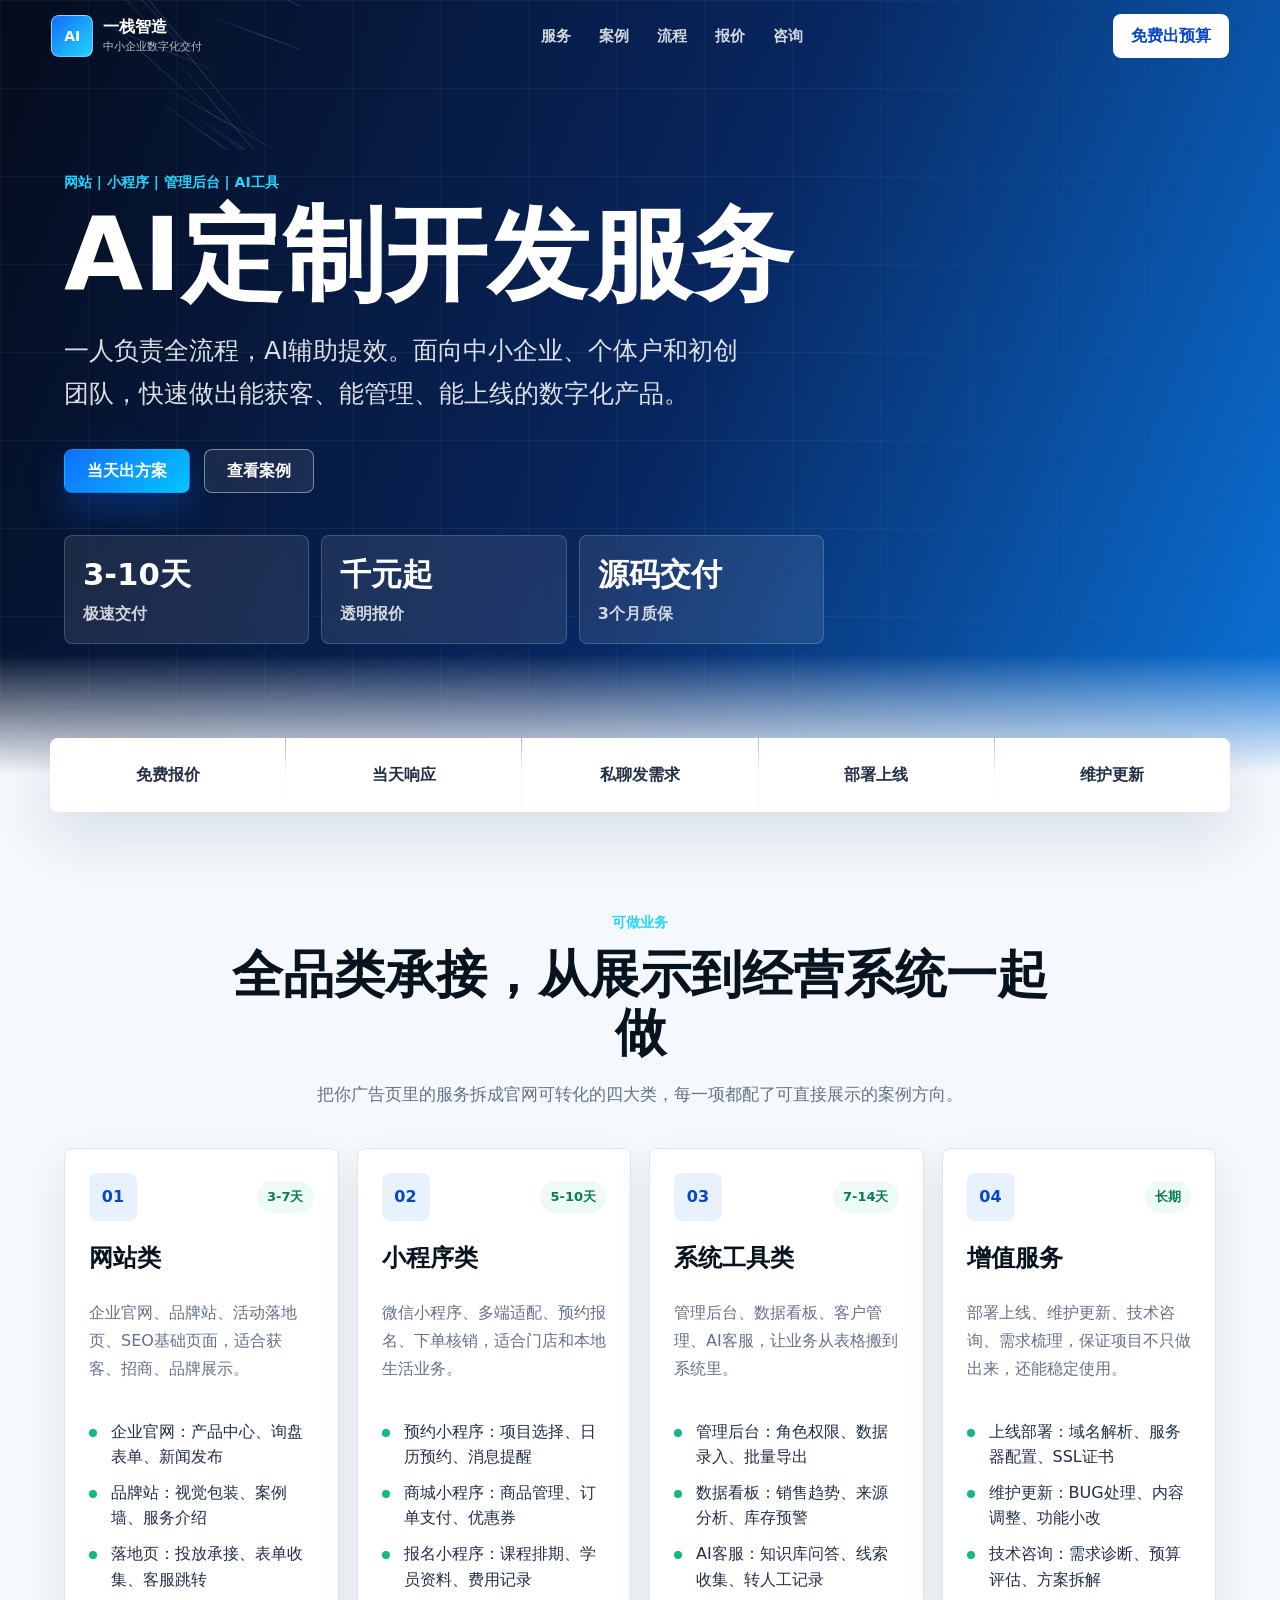
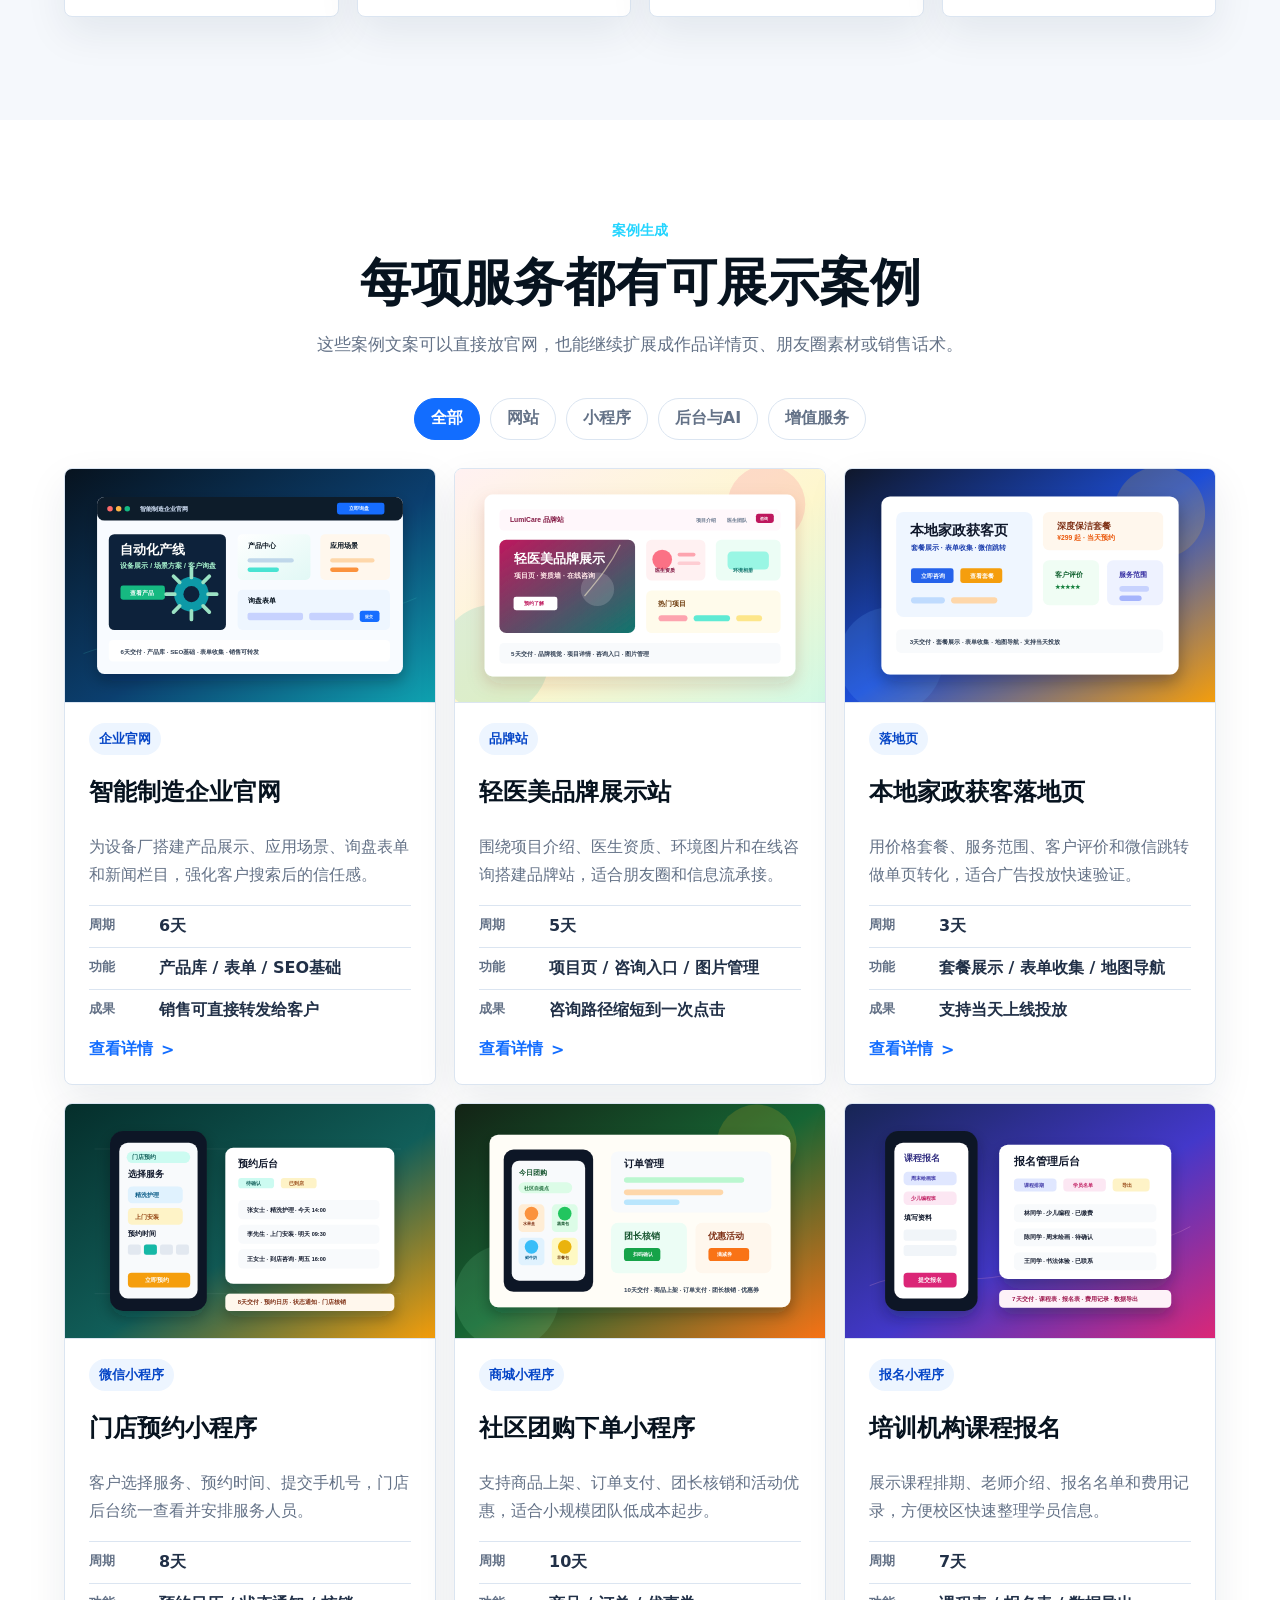
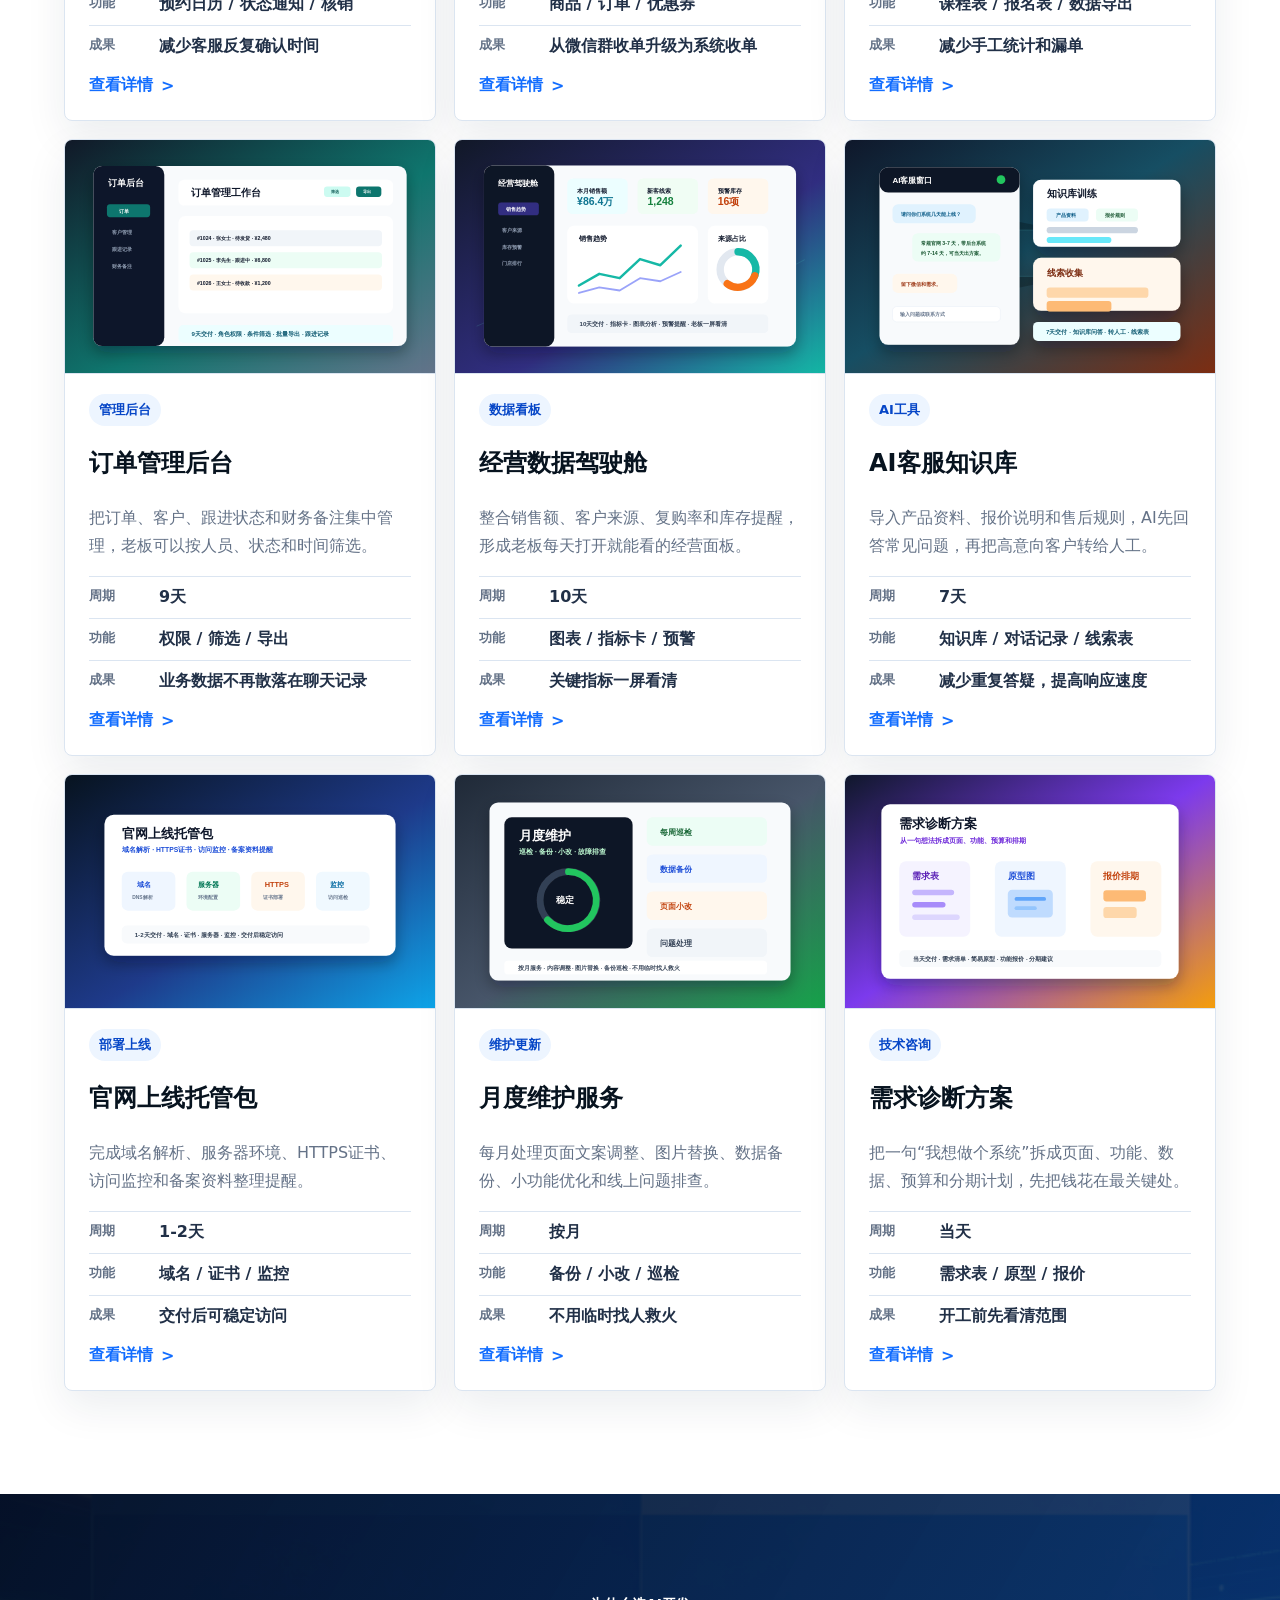
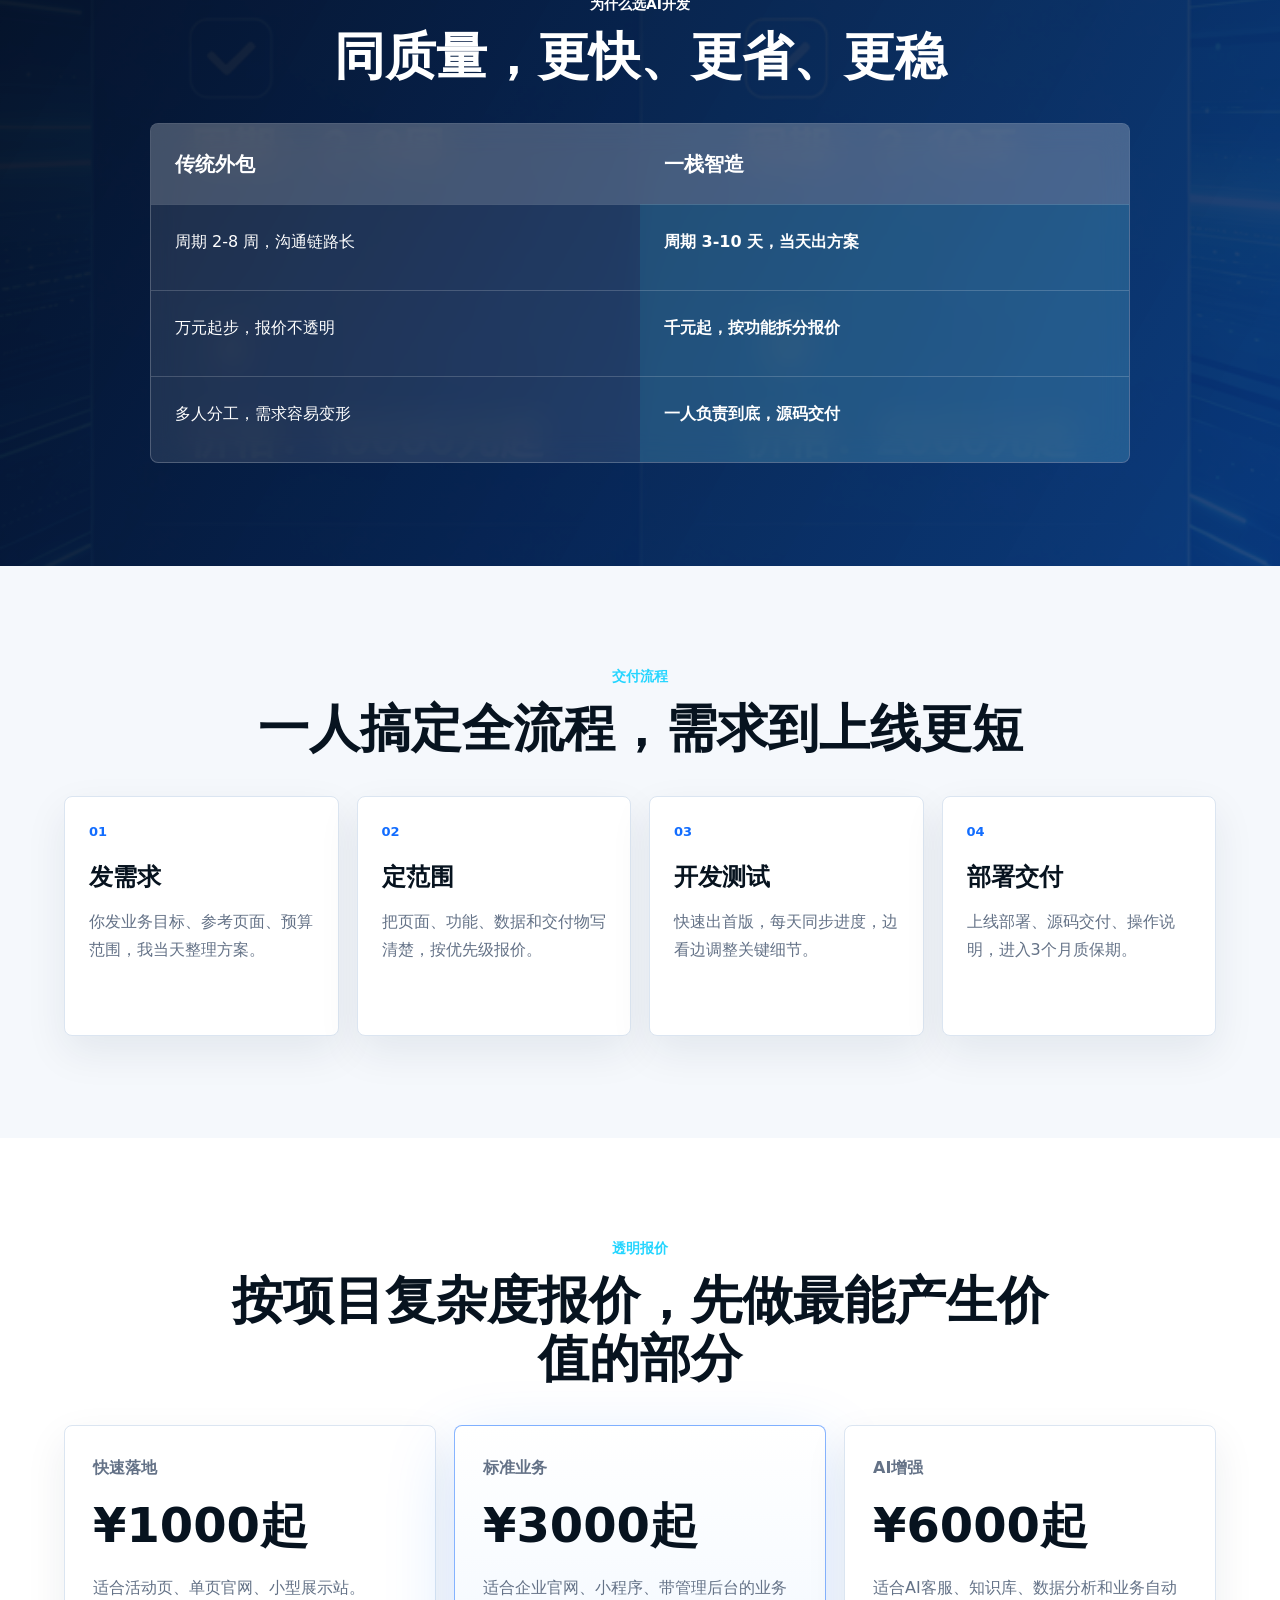
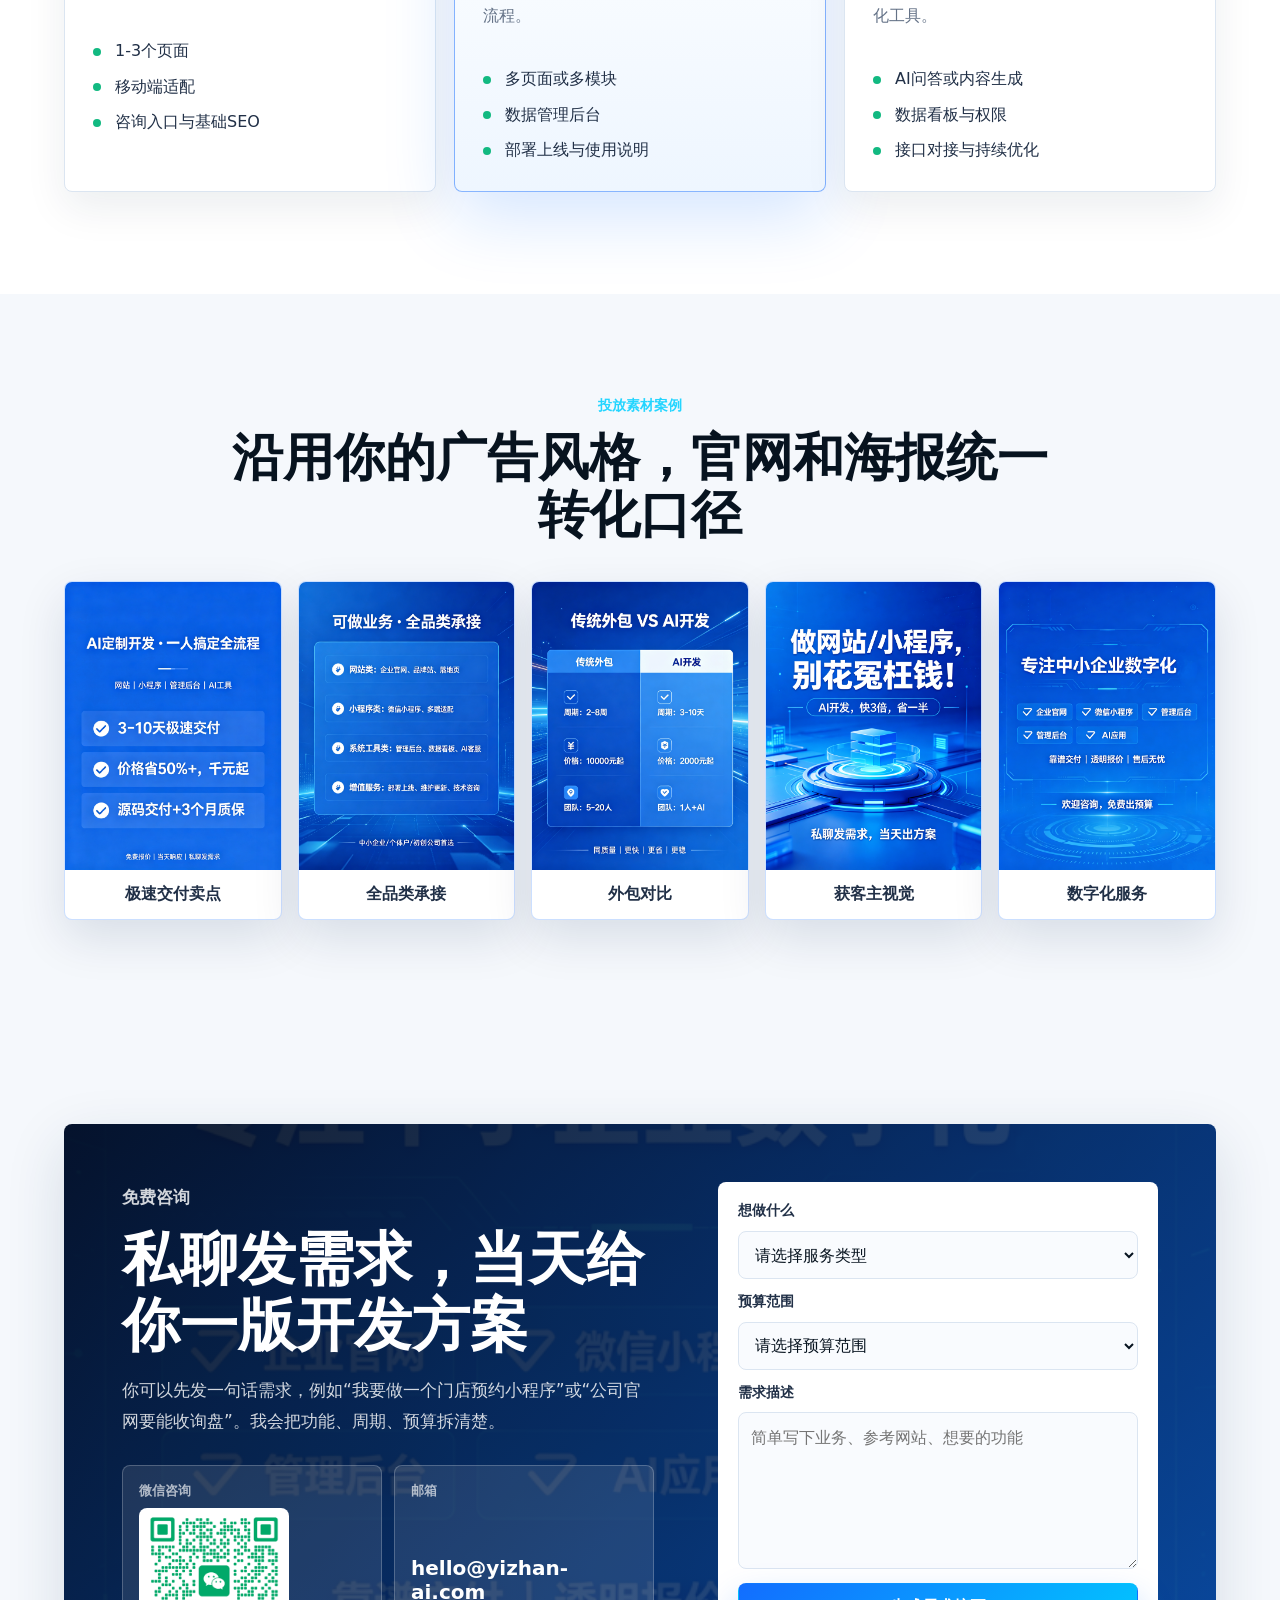
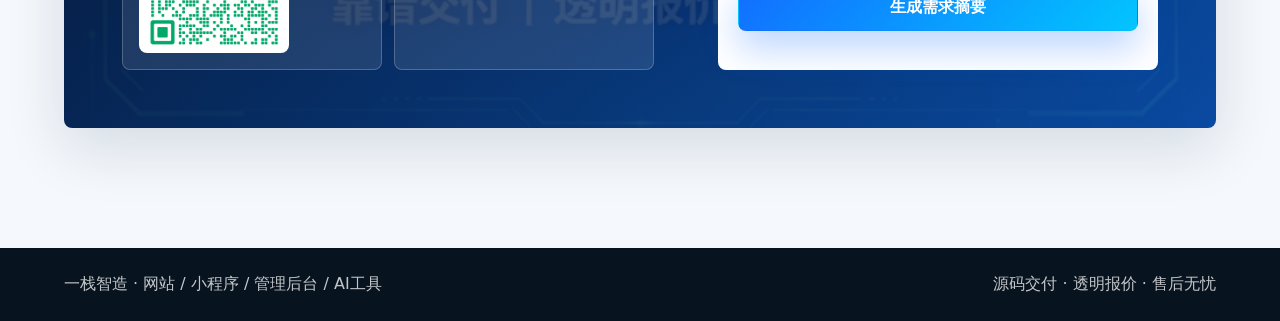
==== commit 555d44c8: "Replace WeChat ID with QR code image" ====
--- a/index.html
+++ b/index.html
@@ -434,10 +434,10 @@
               你可以先发一句话需求，例如“我要做一个门店预约小程序”或“公司官网要能收询盘”。我会把功能、周期、预算拆清楚。
             </p>
             <div class="contact-methods">
-              <button class="copy-card" type="button" data-copy="YIZHAN-AI">
+              <div class="copy-card qr-card">
                 <span>微信咨询</span>
-                <strong>YIZHAN-AI</strong>
-              </button>
+                <img src="assets/wechat-qr.png" alt="微信扫码咨询" style="max-width: 150px; border-radius: 8px;" />
+              </div>
               <a class="copy-card" href="mailto:hello@yizhan-ai.com">
                 <span>邮箱</span>
                 <strong>hello@yizhan-ai.com</strong>
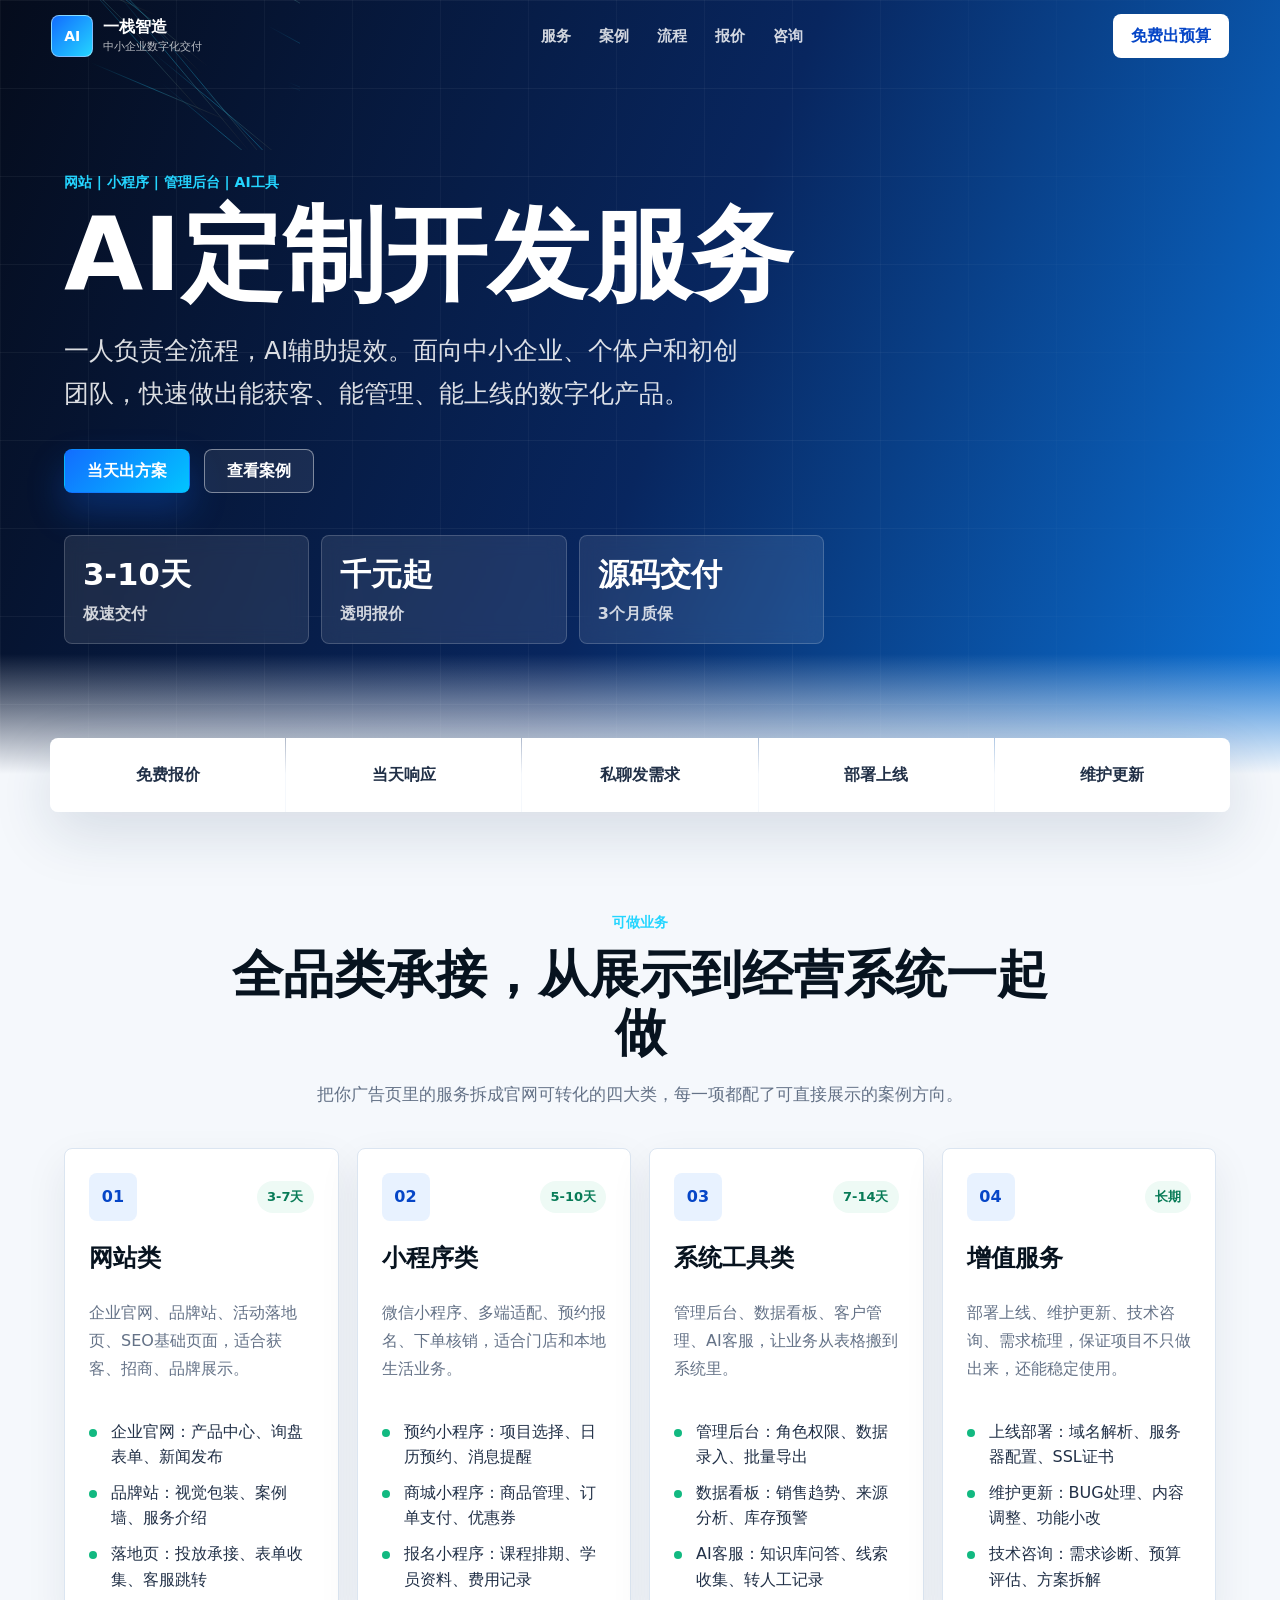
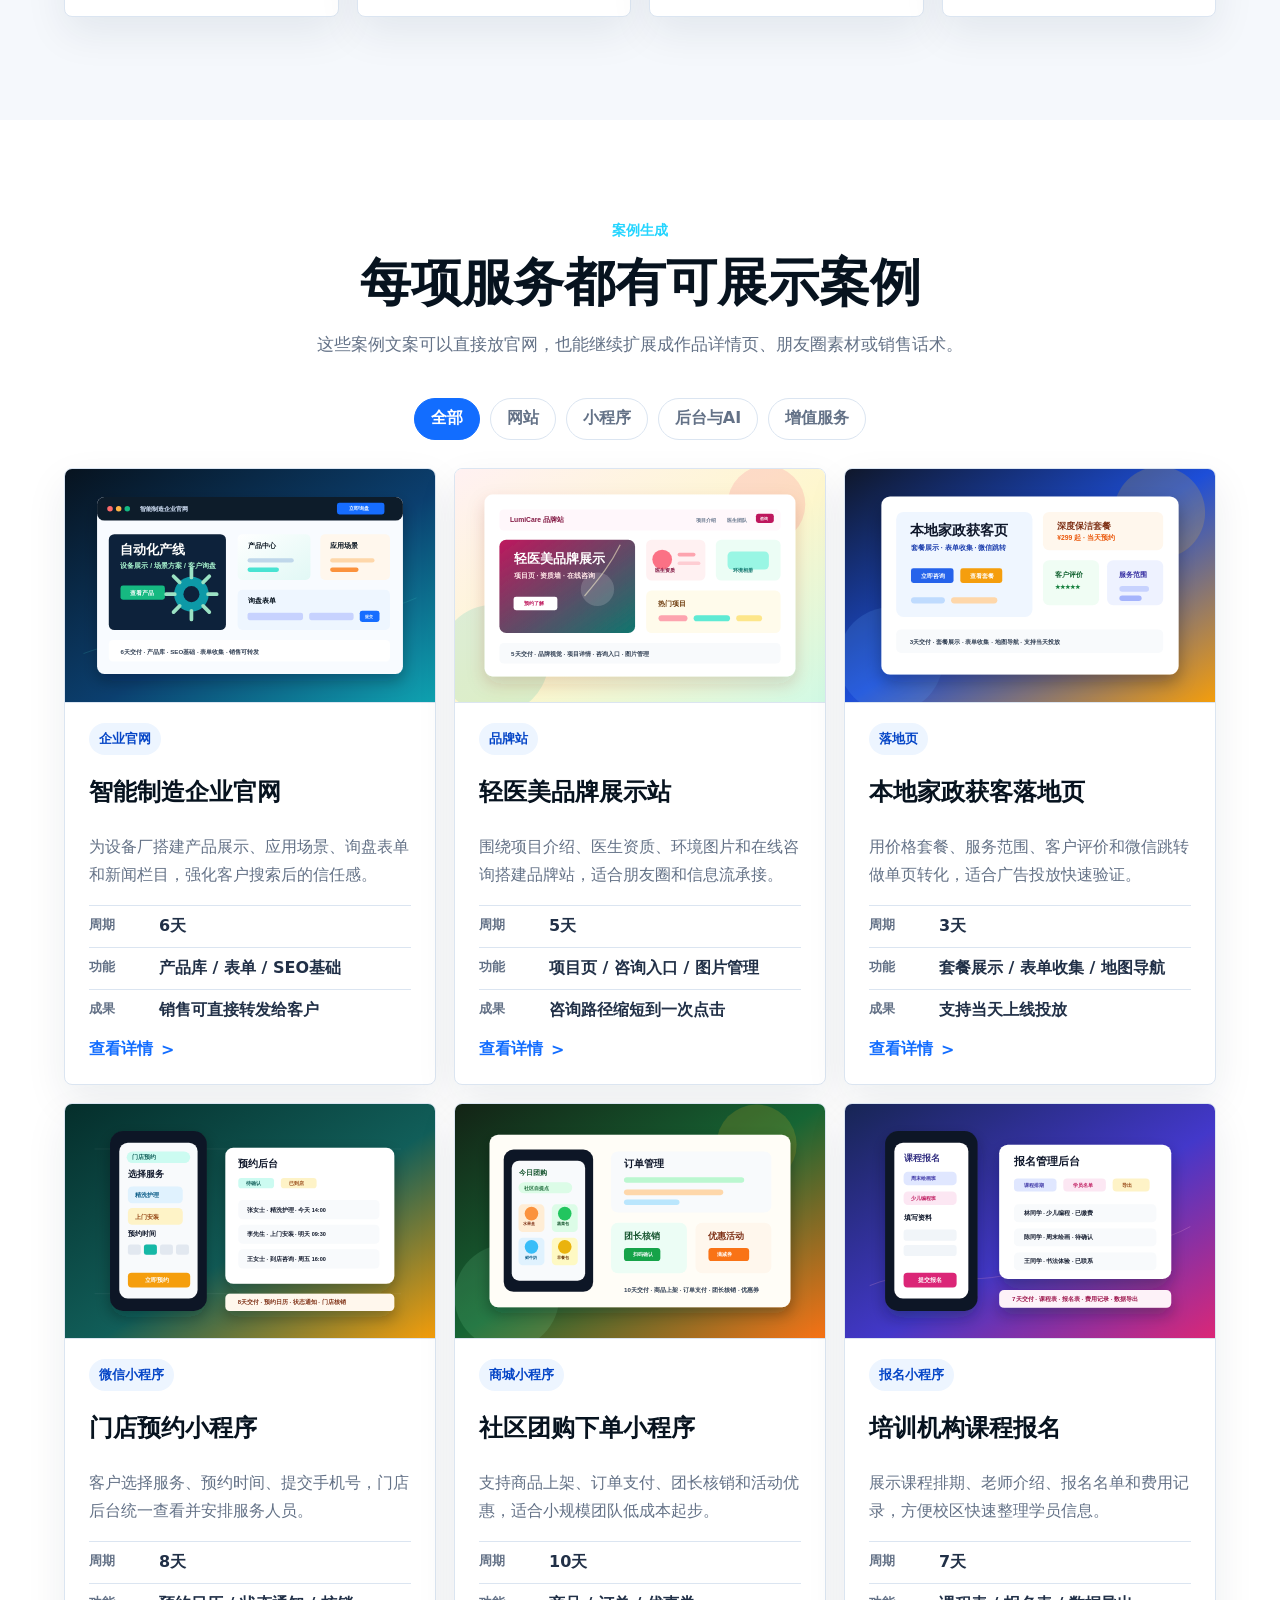
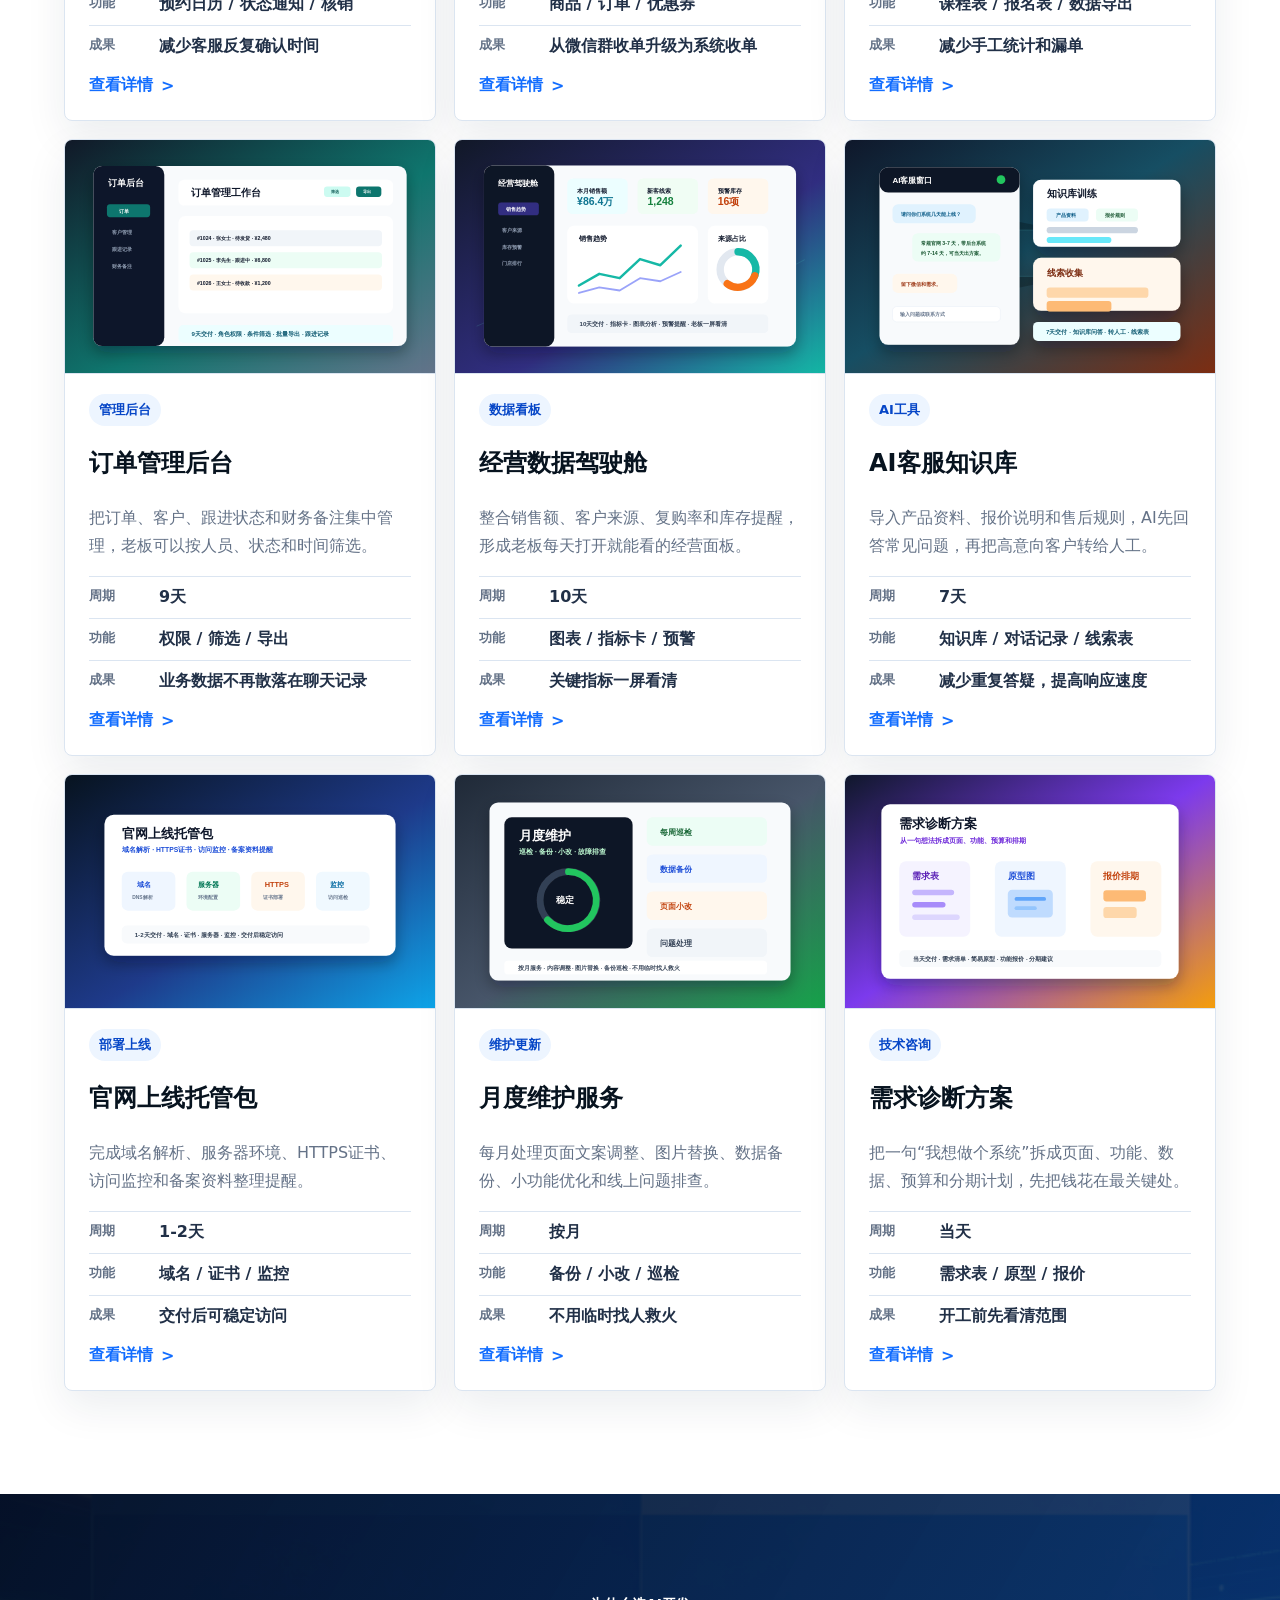
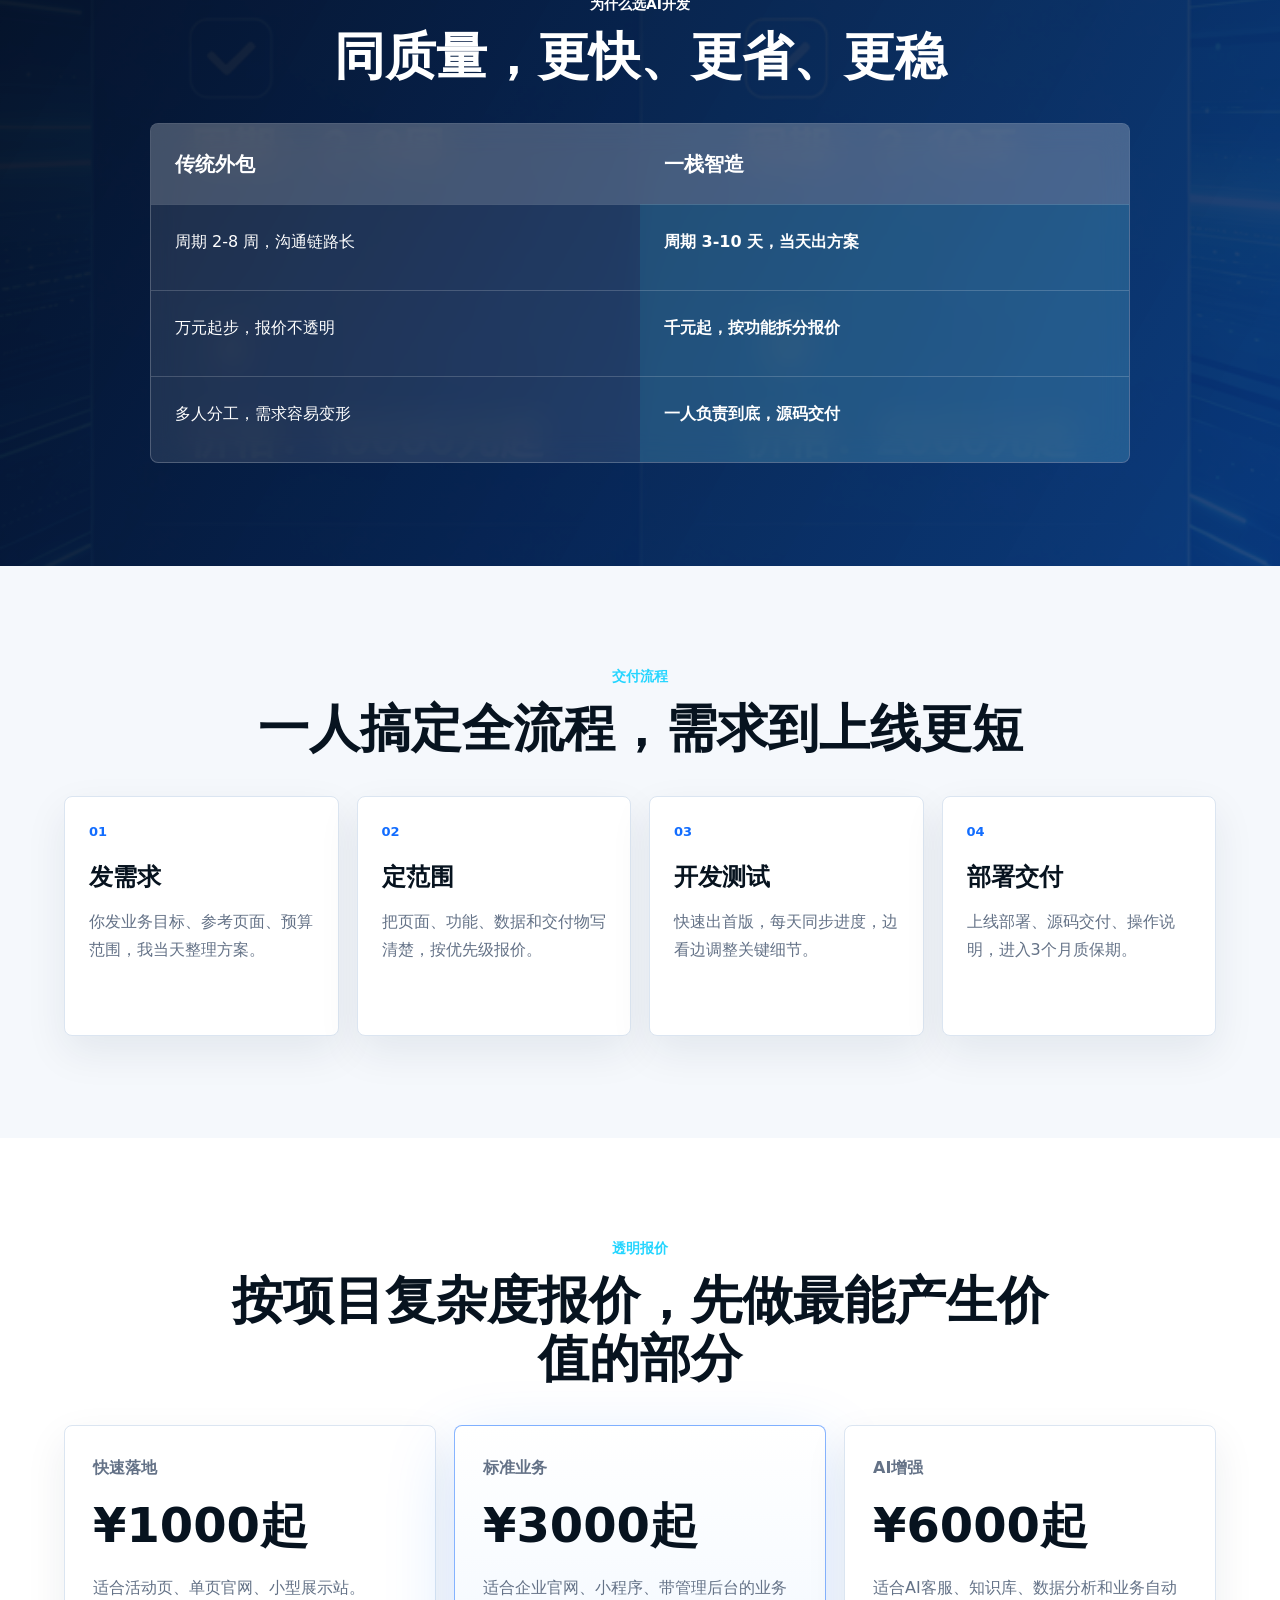
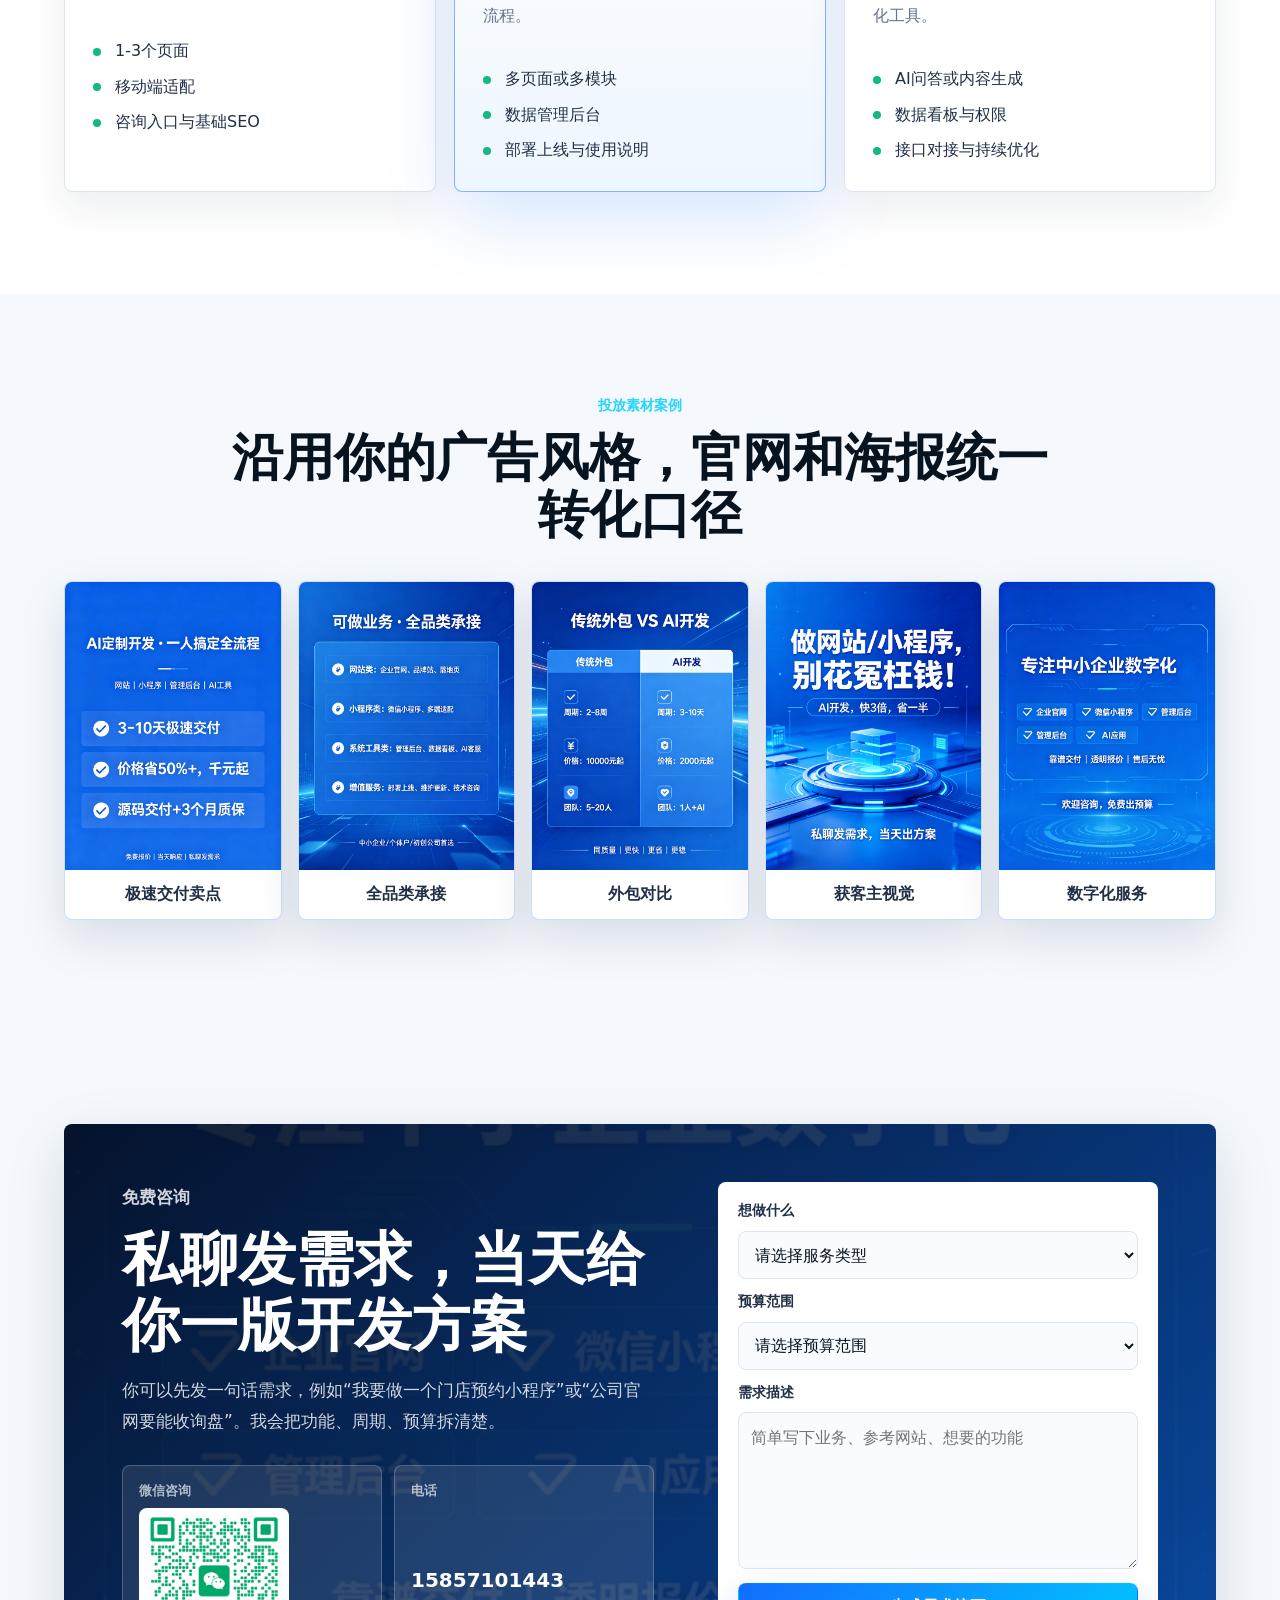
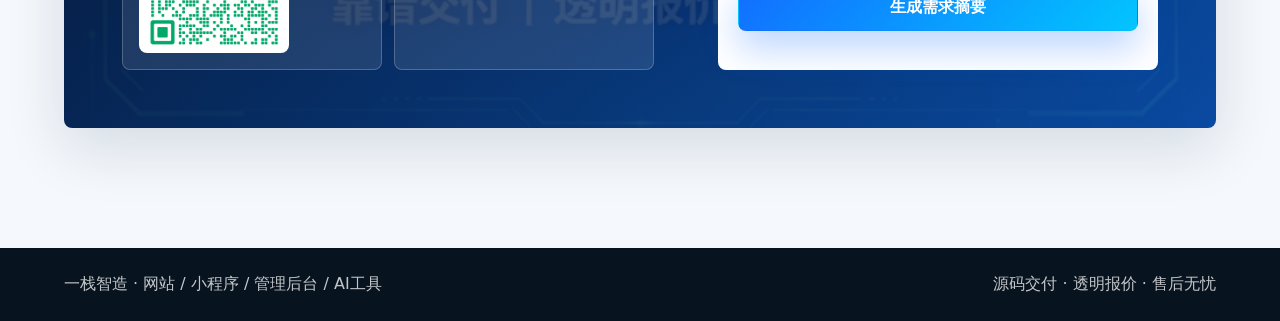
==== commit 2eb440c1: "Replace email with phone number" ====
--- a/index.html
+++ b/index.html
@@ -438,9 +438,9 @@
                 <span>微信咨询</span>
                 <img src="assets/wechat-qr.png" alt="微信扫码咨询" style="max-width: 150px; border-radius: 8px;" />
               </div>
-              <a class="copy-card" href="mailto:hello@yizhan-ai.com">
-                <span>邮箱</span>
-                <strong>hello@yizhan-ai.com</strong>
+              <a class="copy-card" href="tel:15857101443">
+                <span>电话</span>
+                <strong>15857101443</strong>
               </a>
             </div>
           </div>
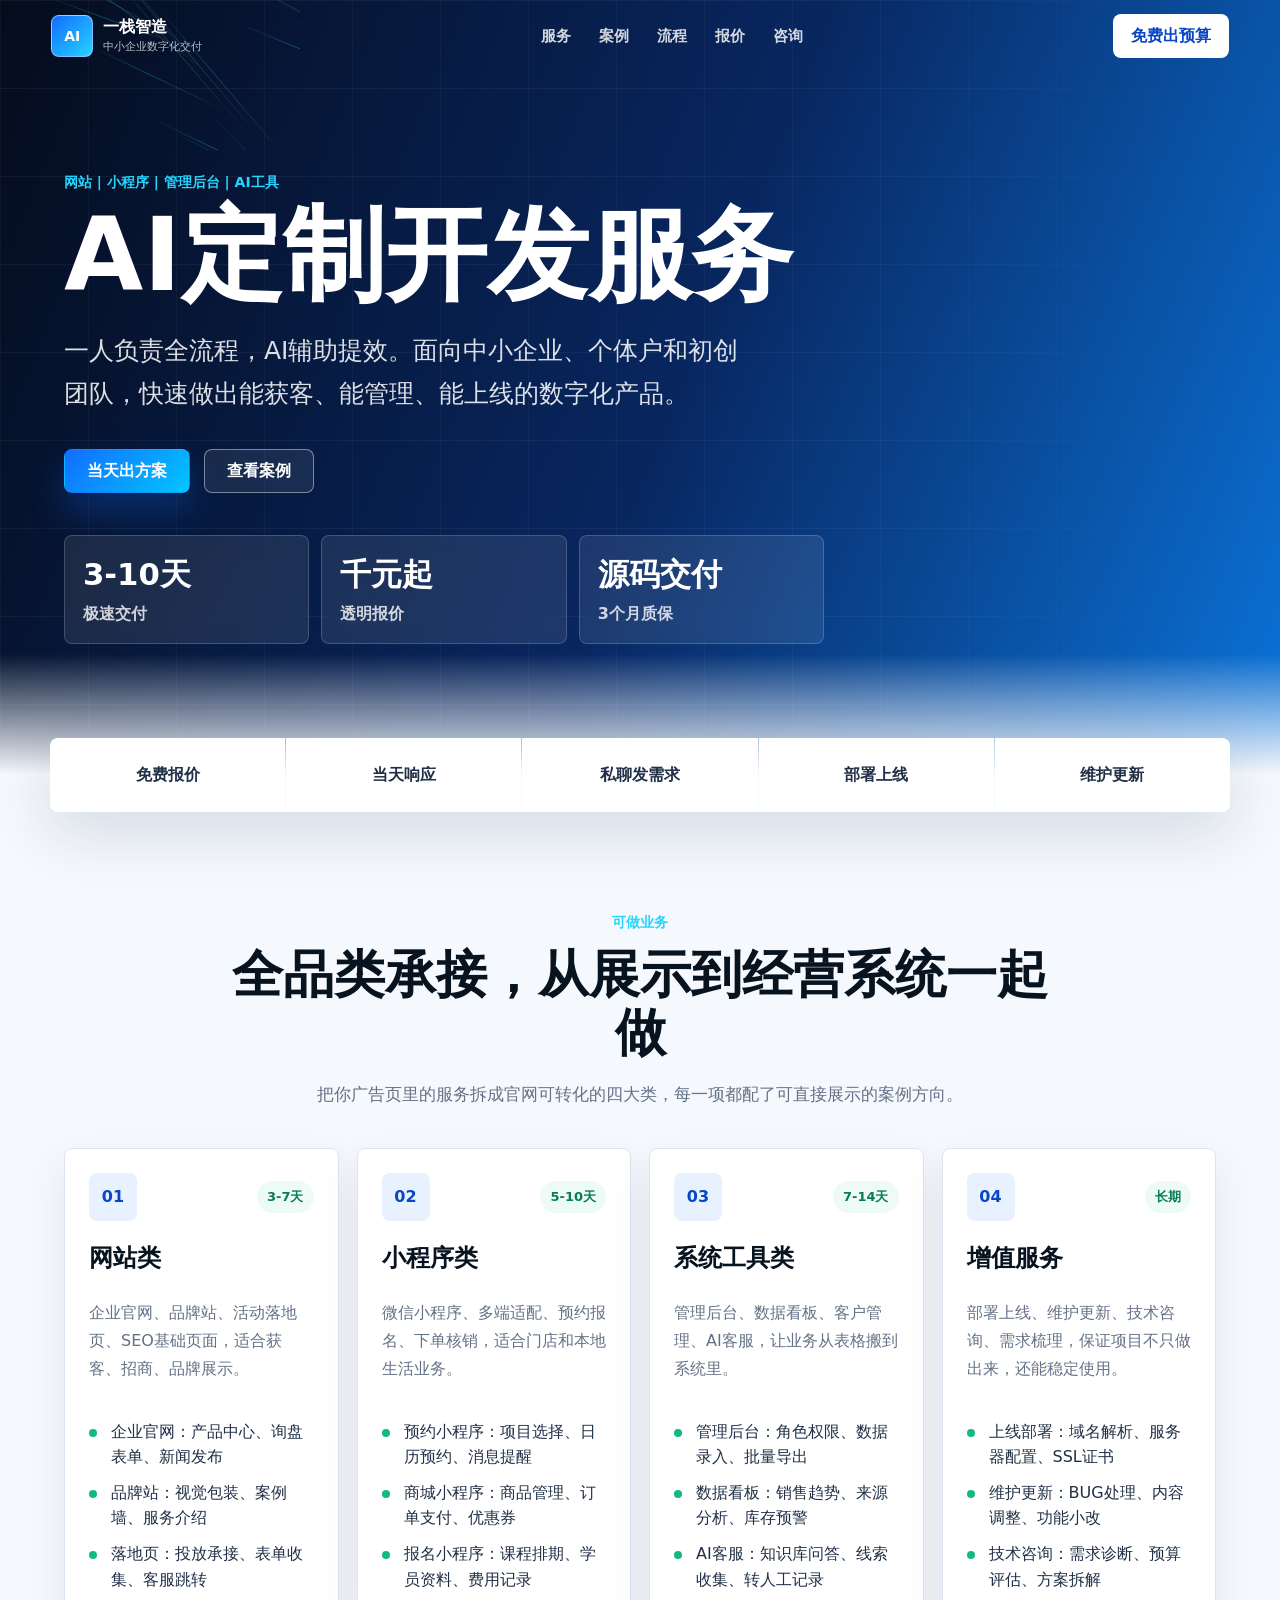
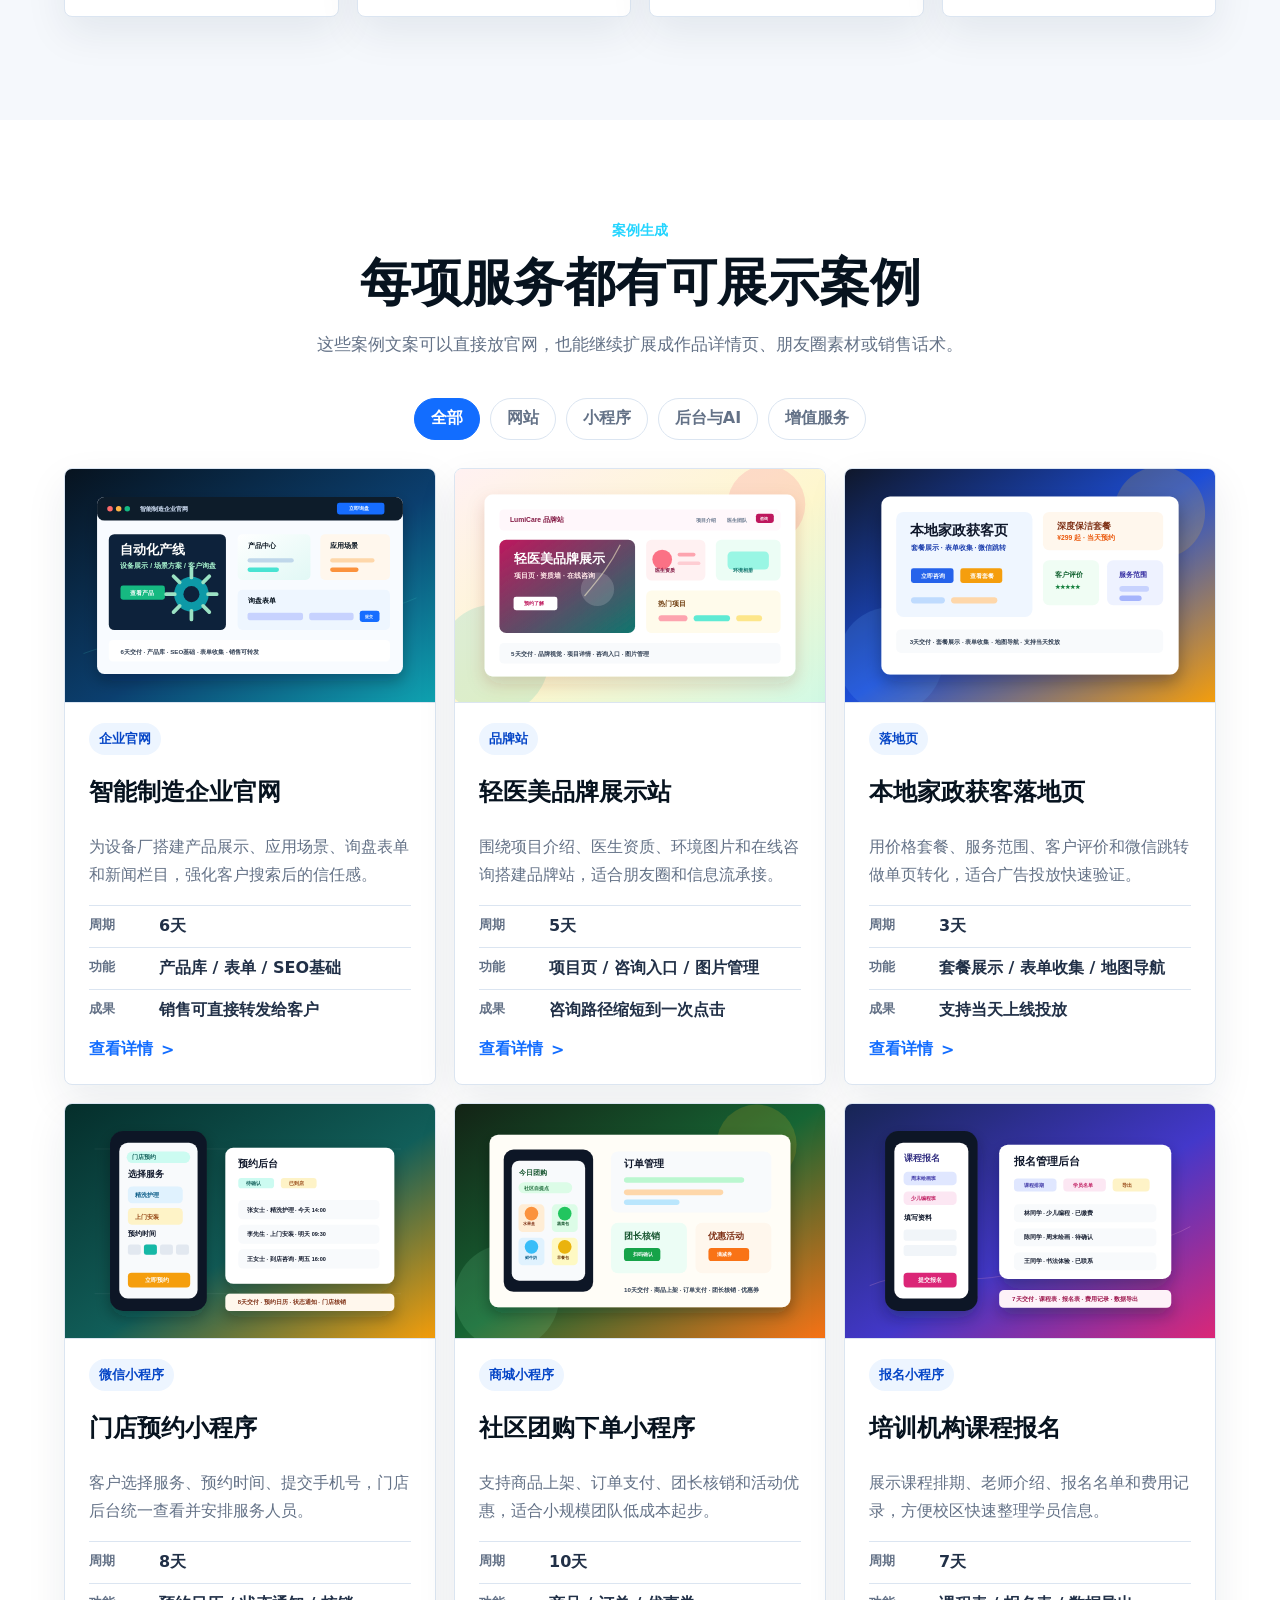
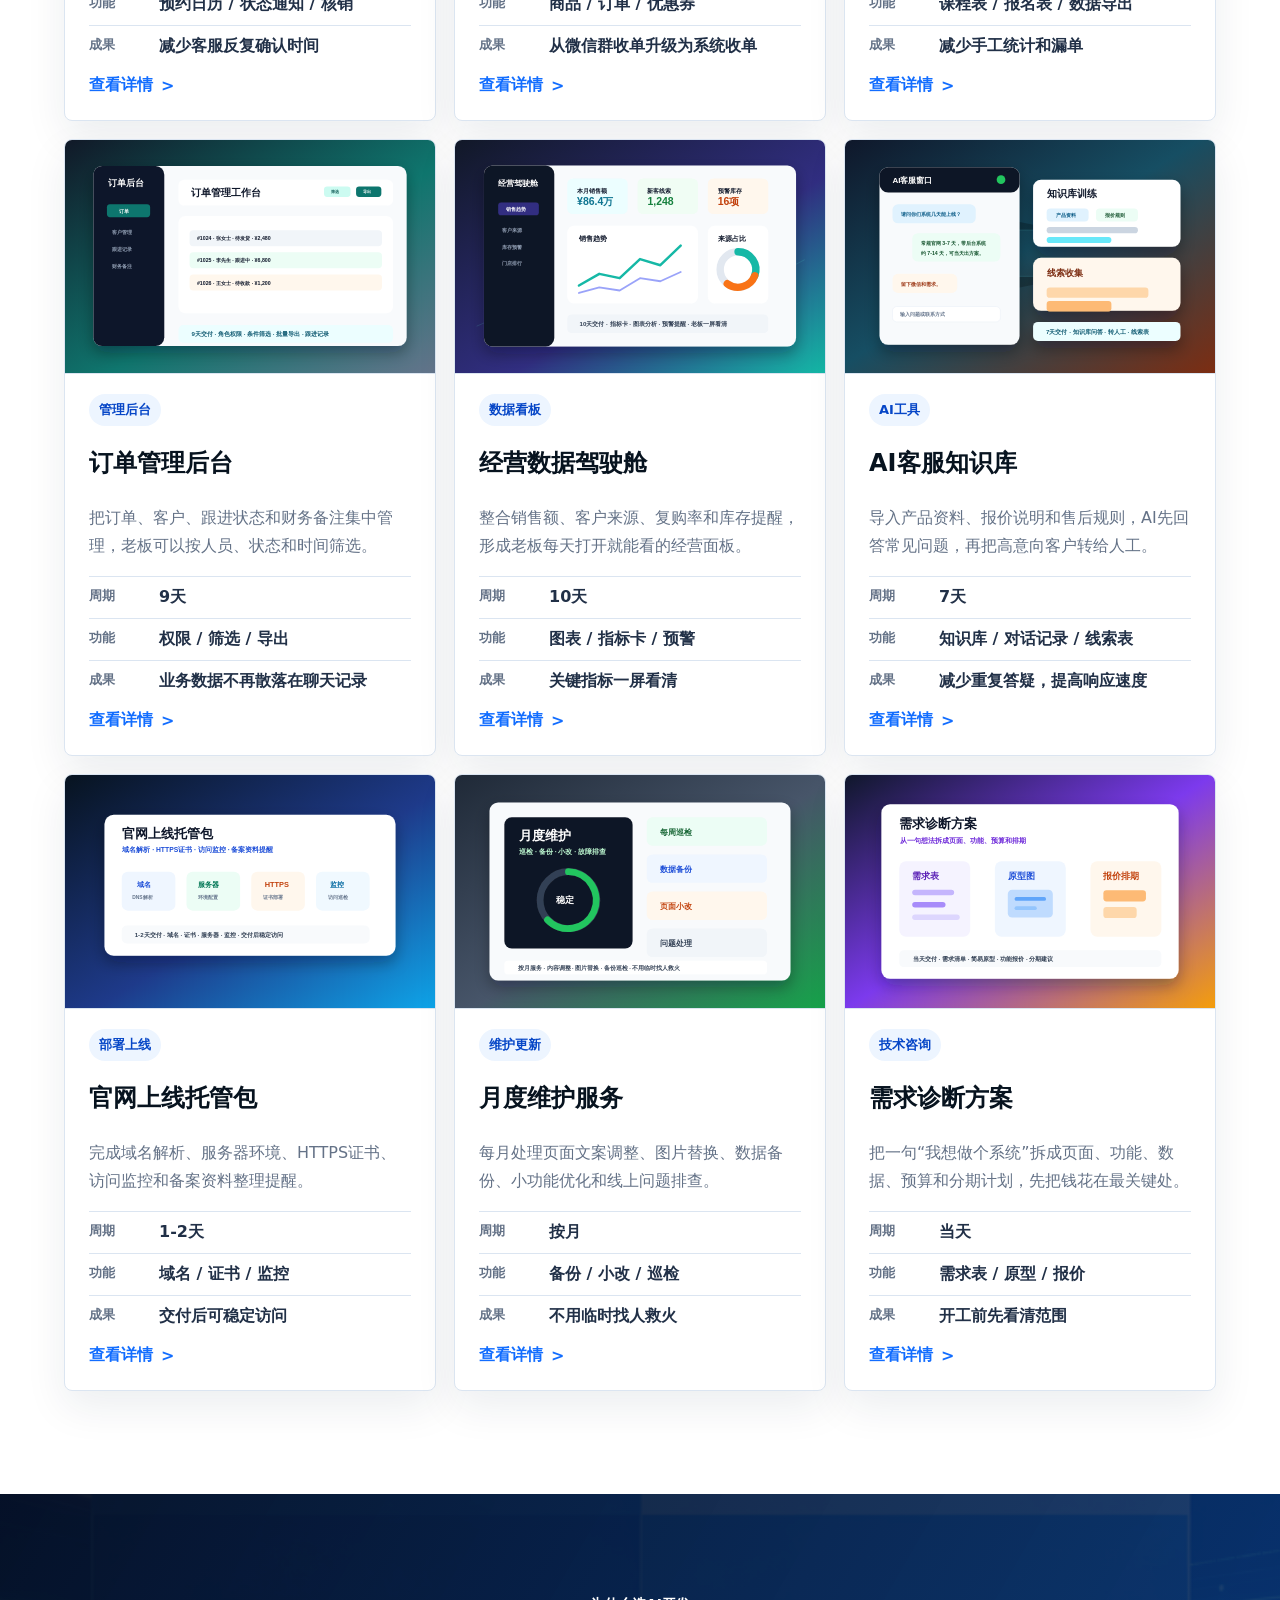
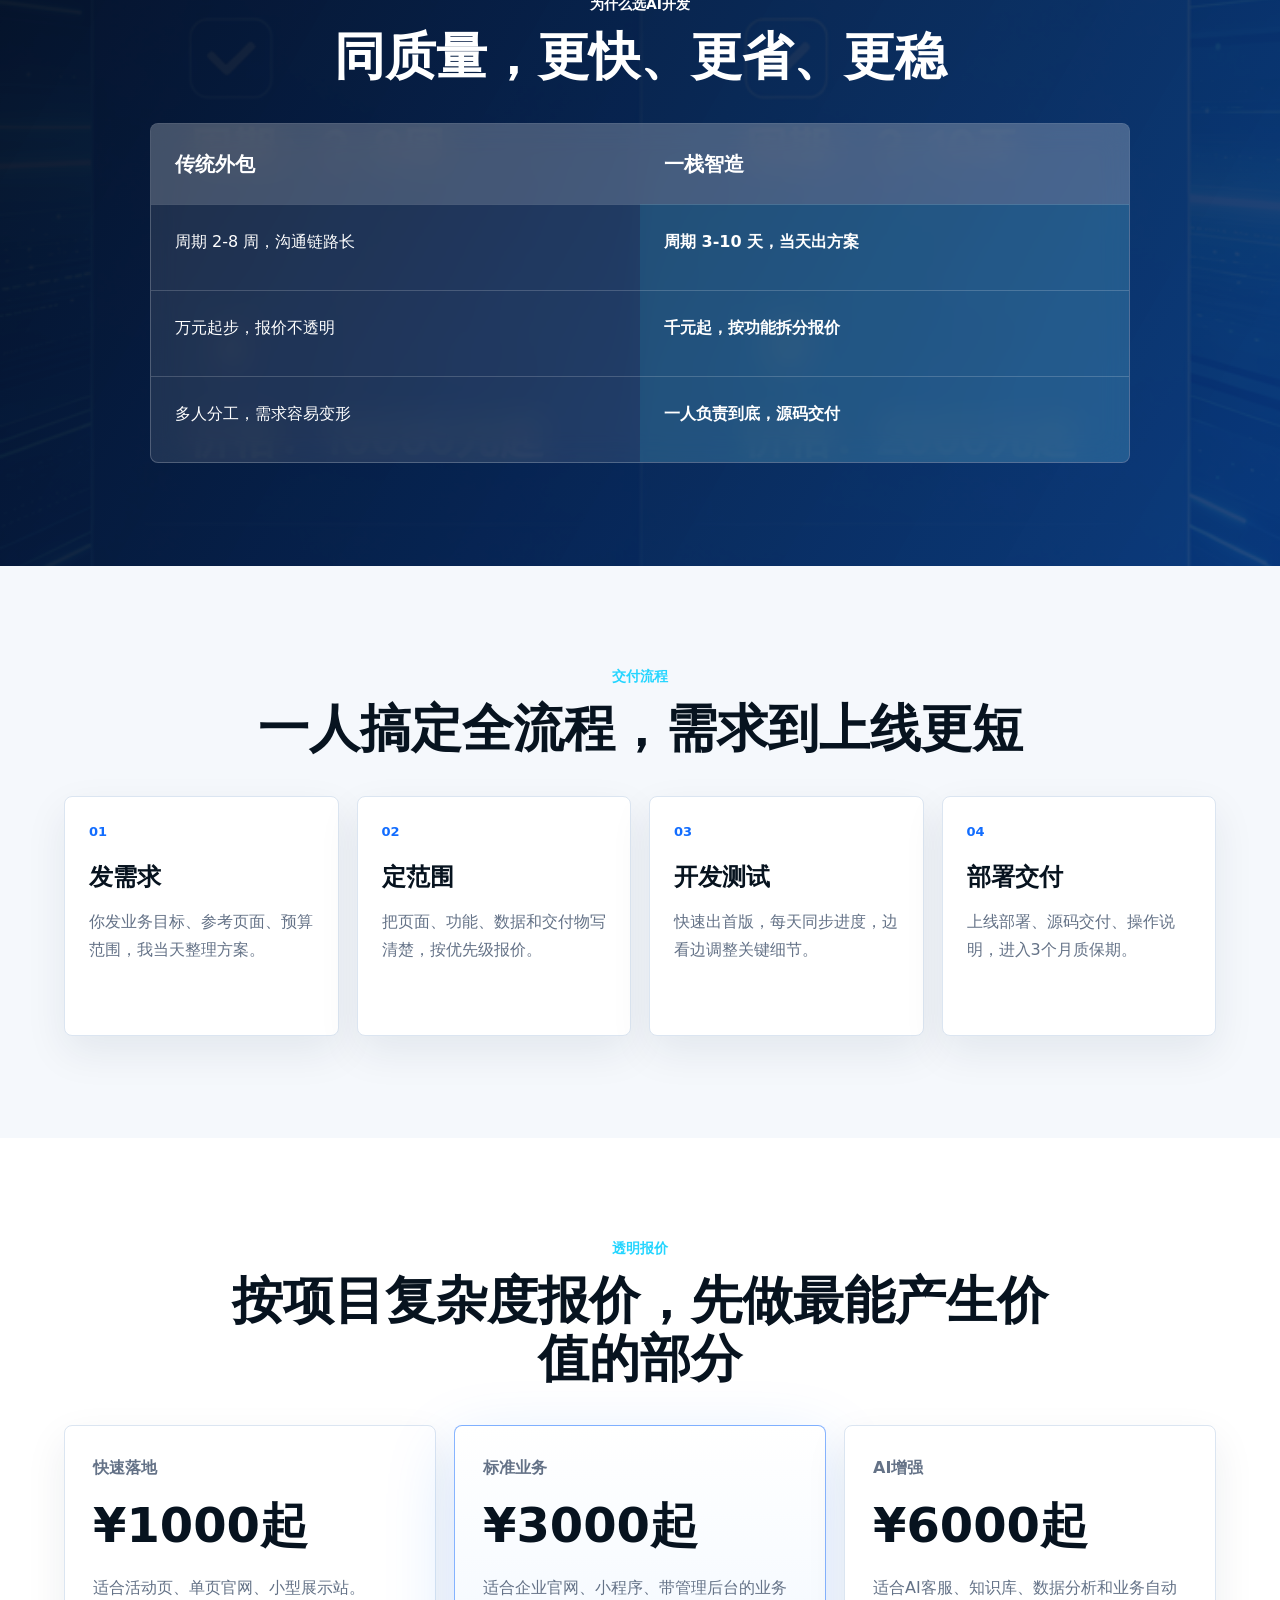
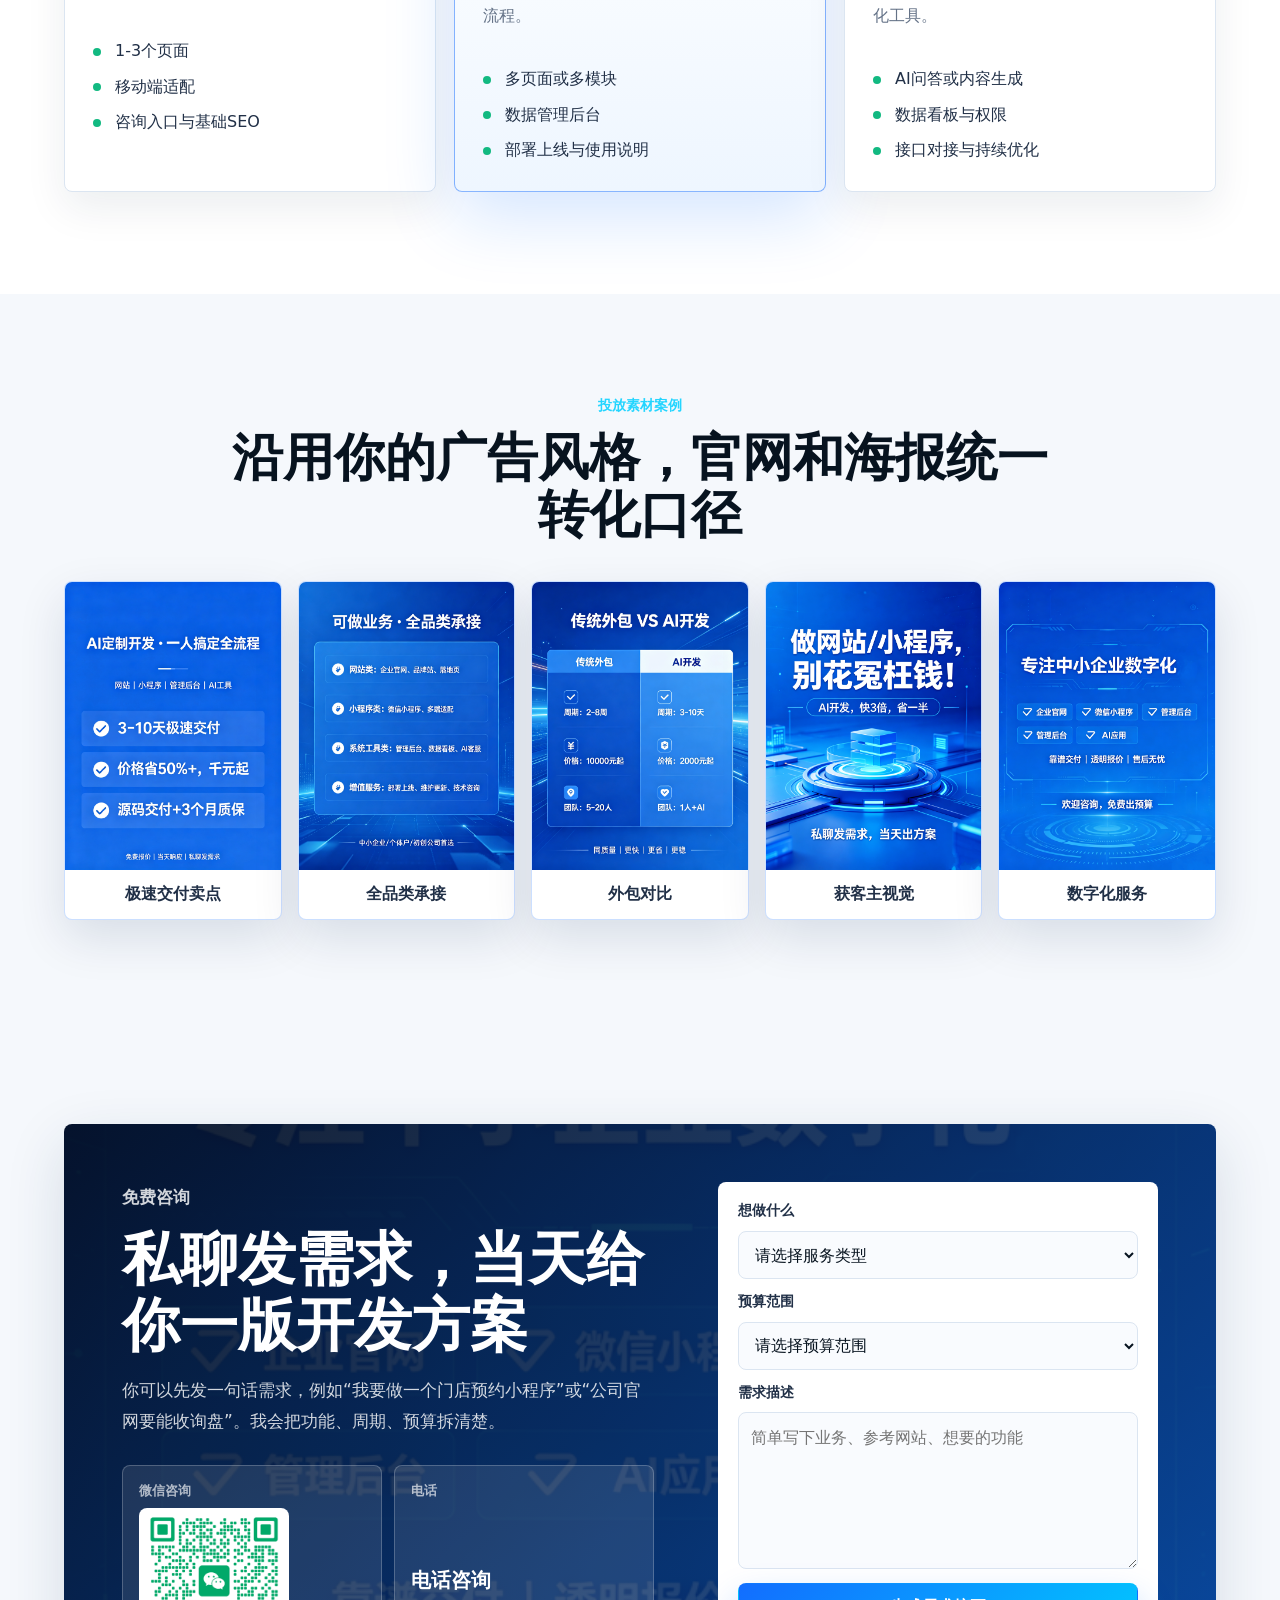
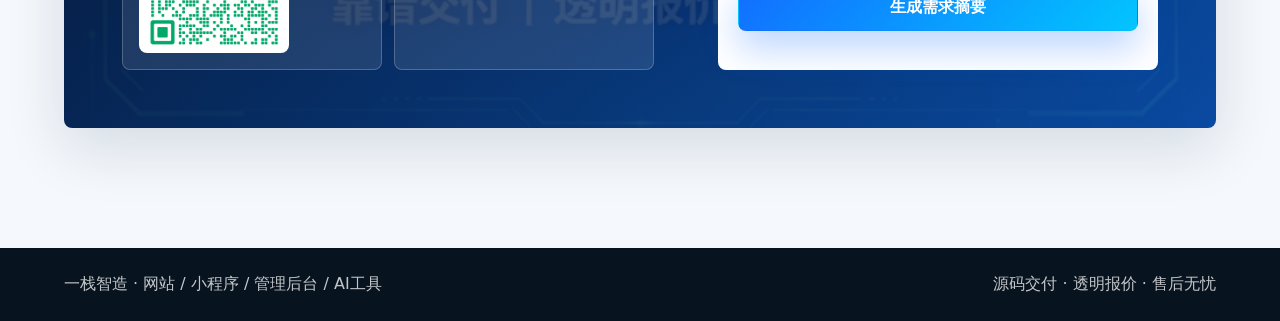
==== commit 50cd64a5: "Change phone display text" ====
--- a/index.html
+++ b/index.html
@@ -440,7 +440,7 @@
               </div>
               <a class="copy-card" href="tel:15857101443">
                 <span>电话</span>
-                <strong>15857101443</strong>
+                <strong>电话咨询</strong>
               </a>
             </div>
           </div>
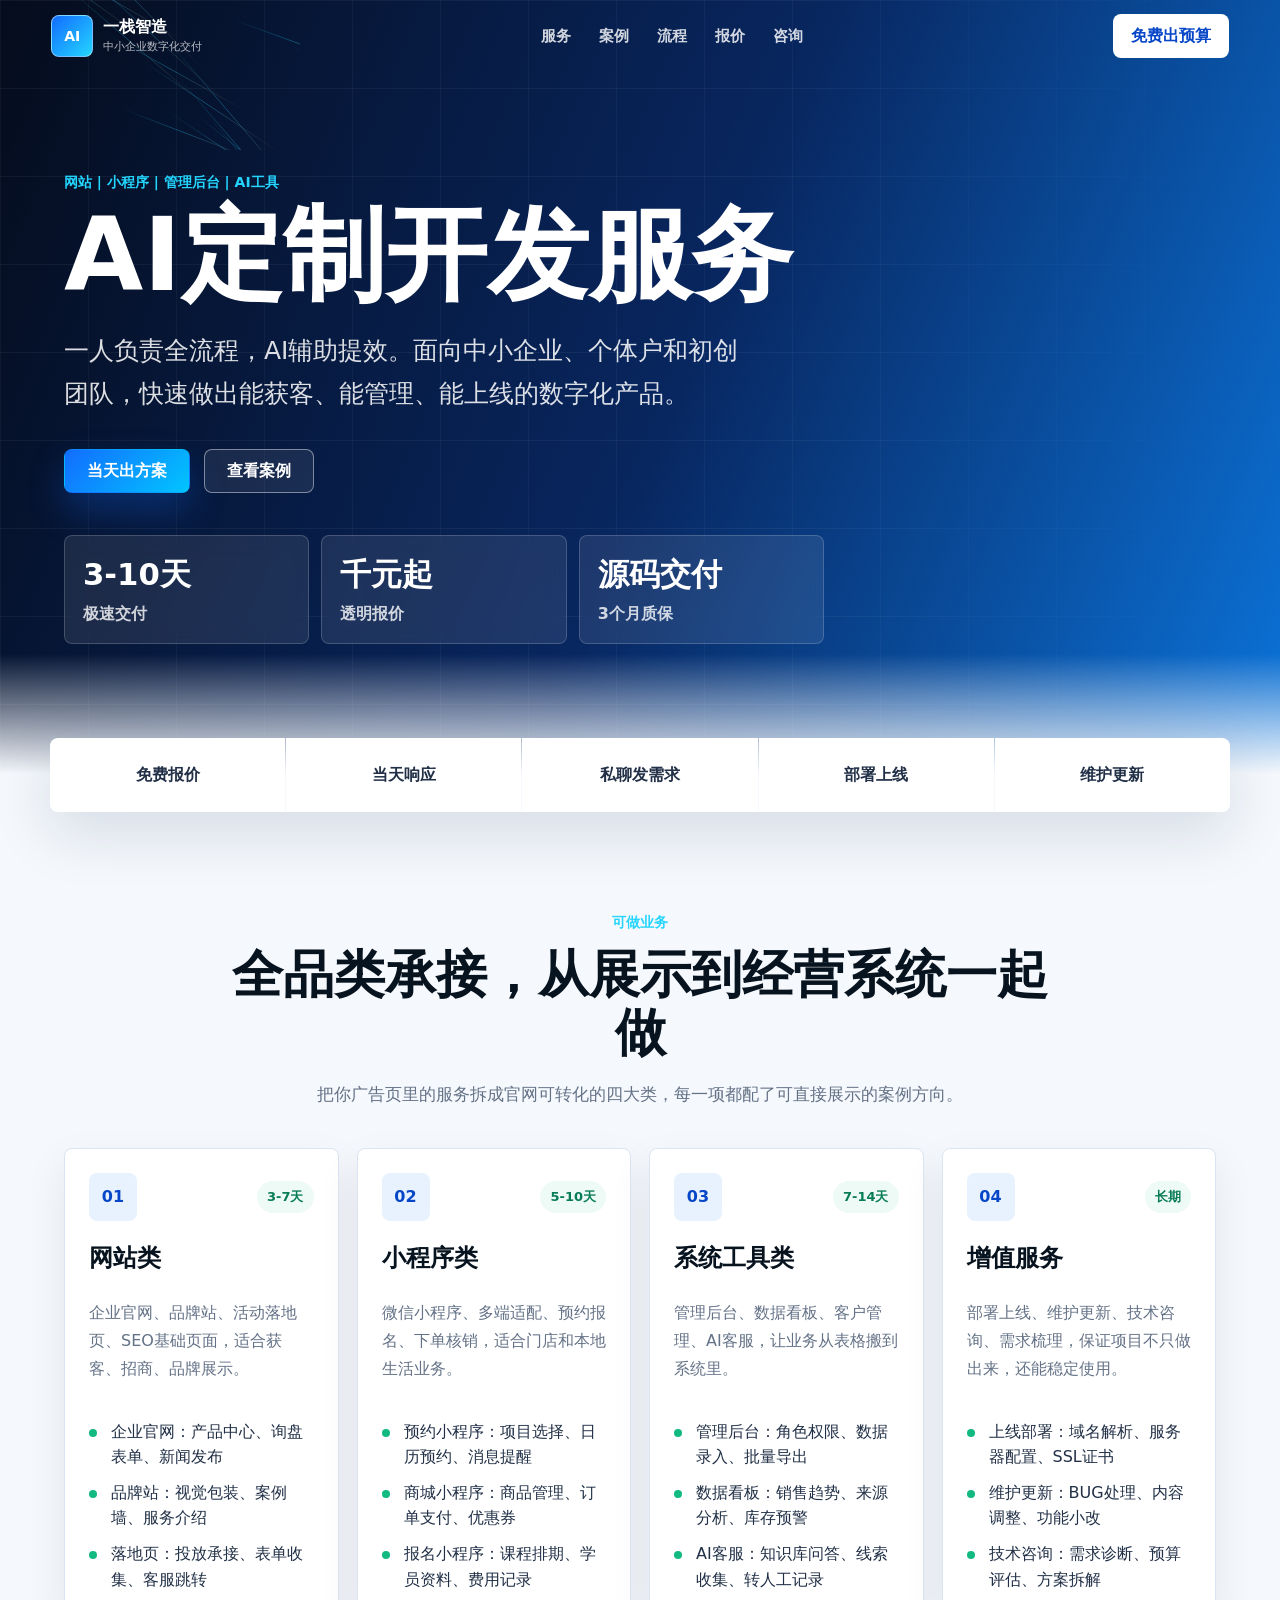
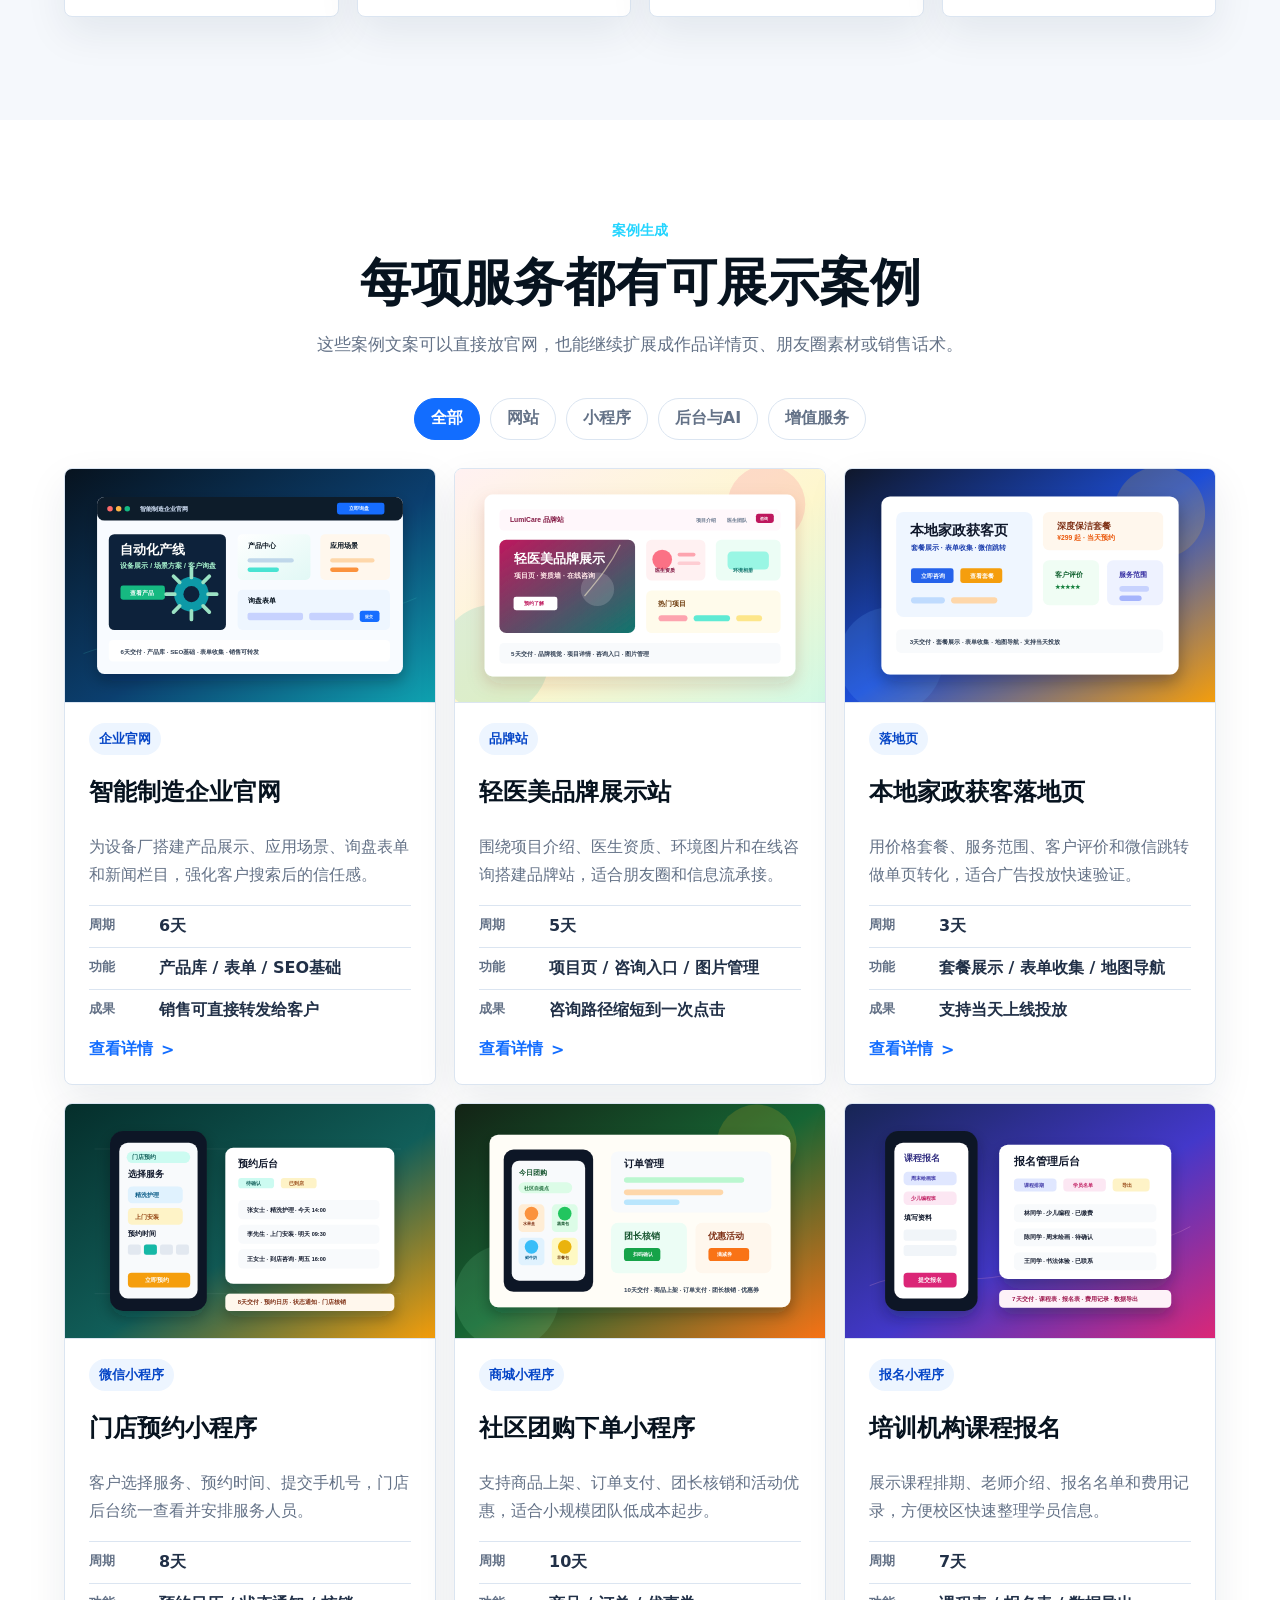
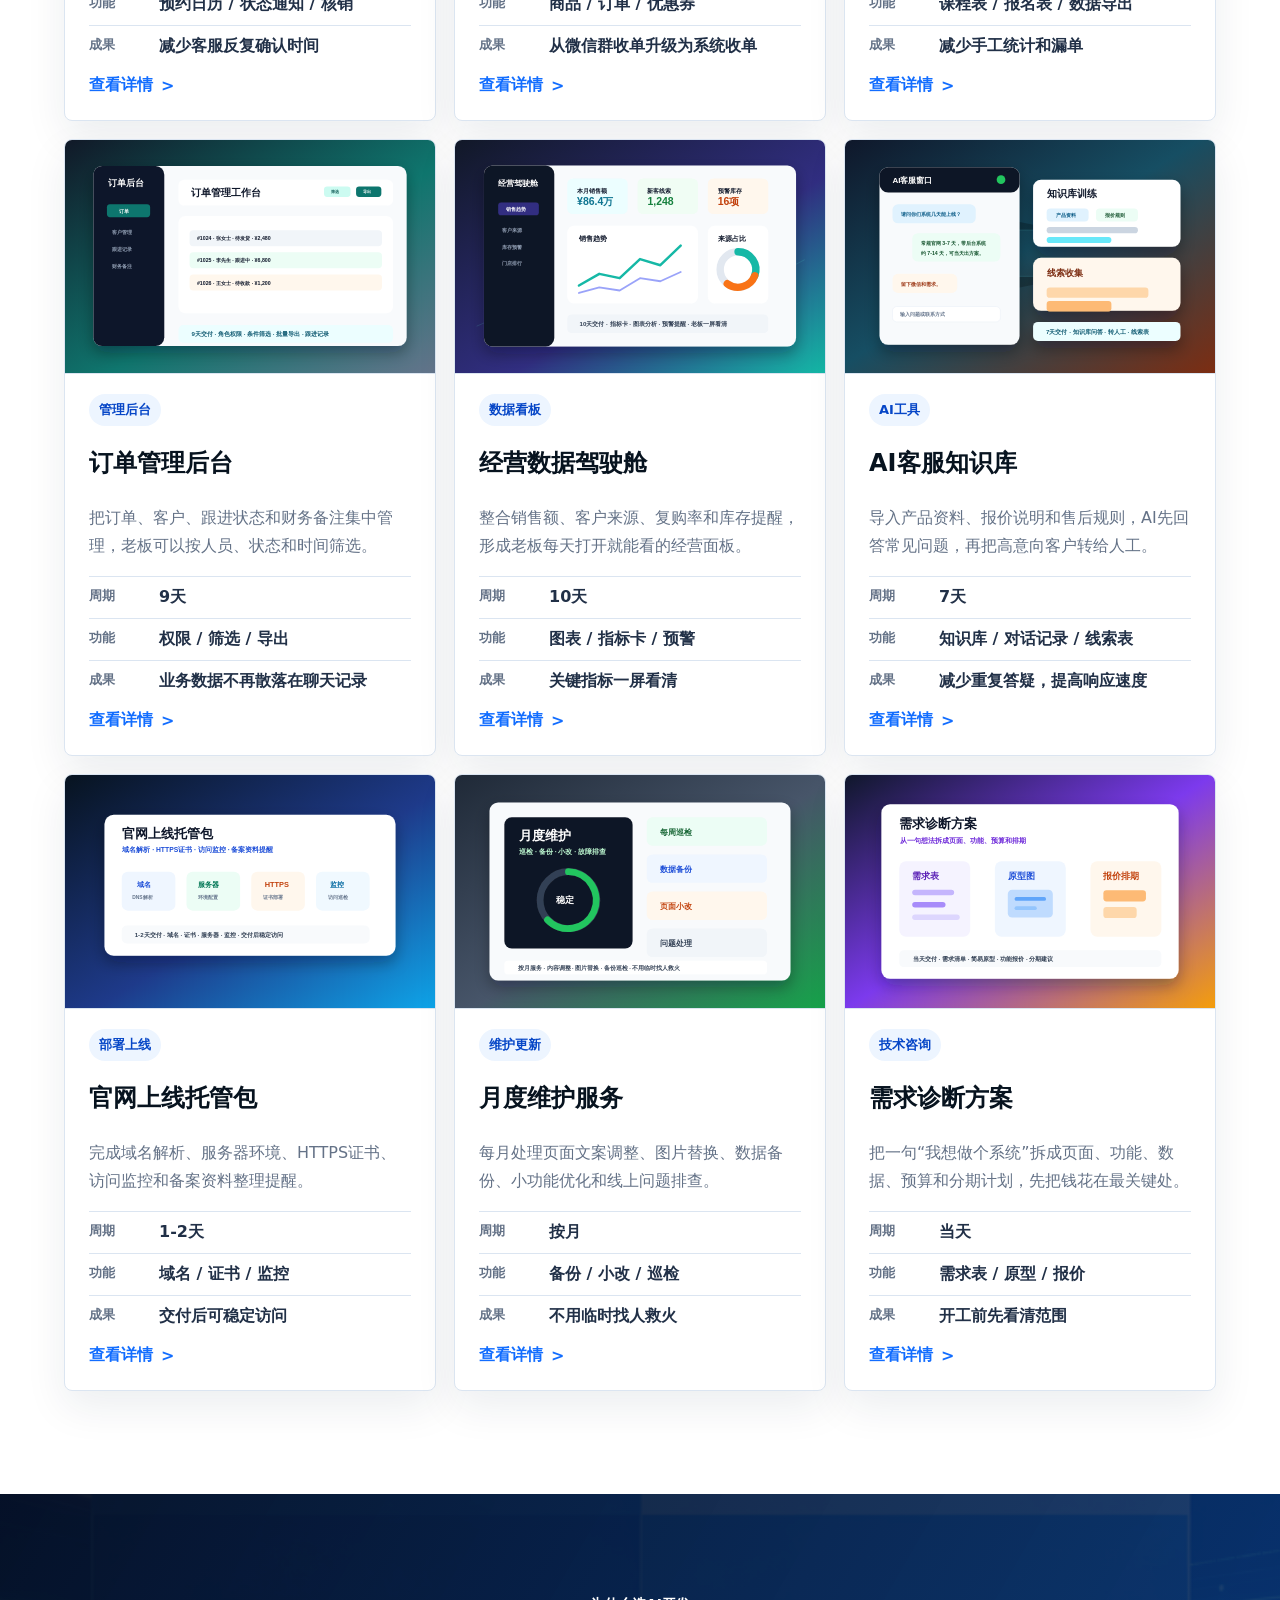
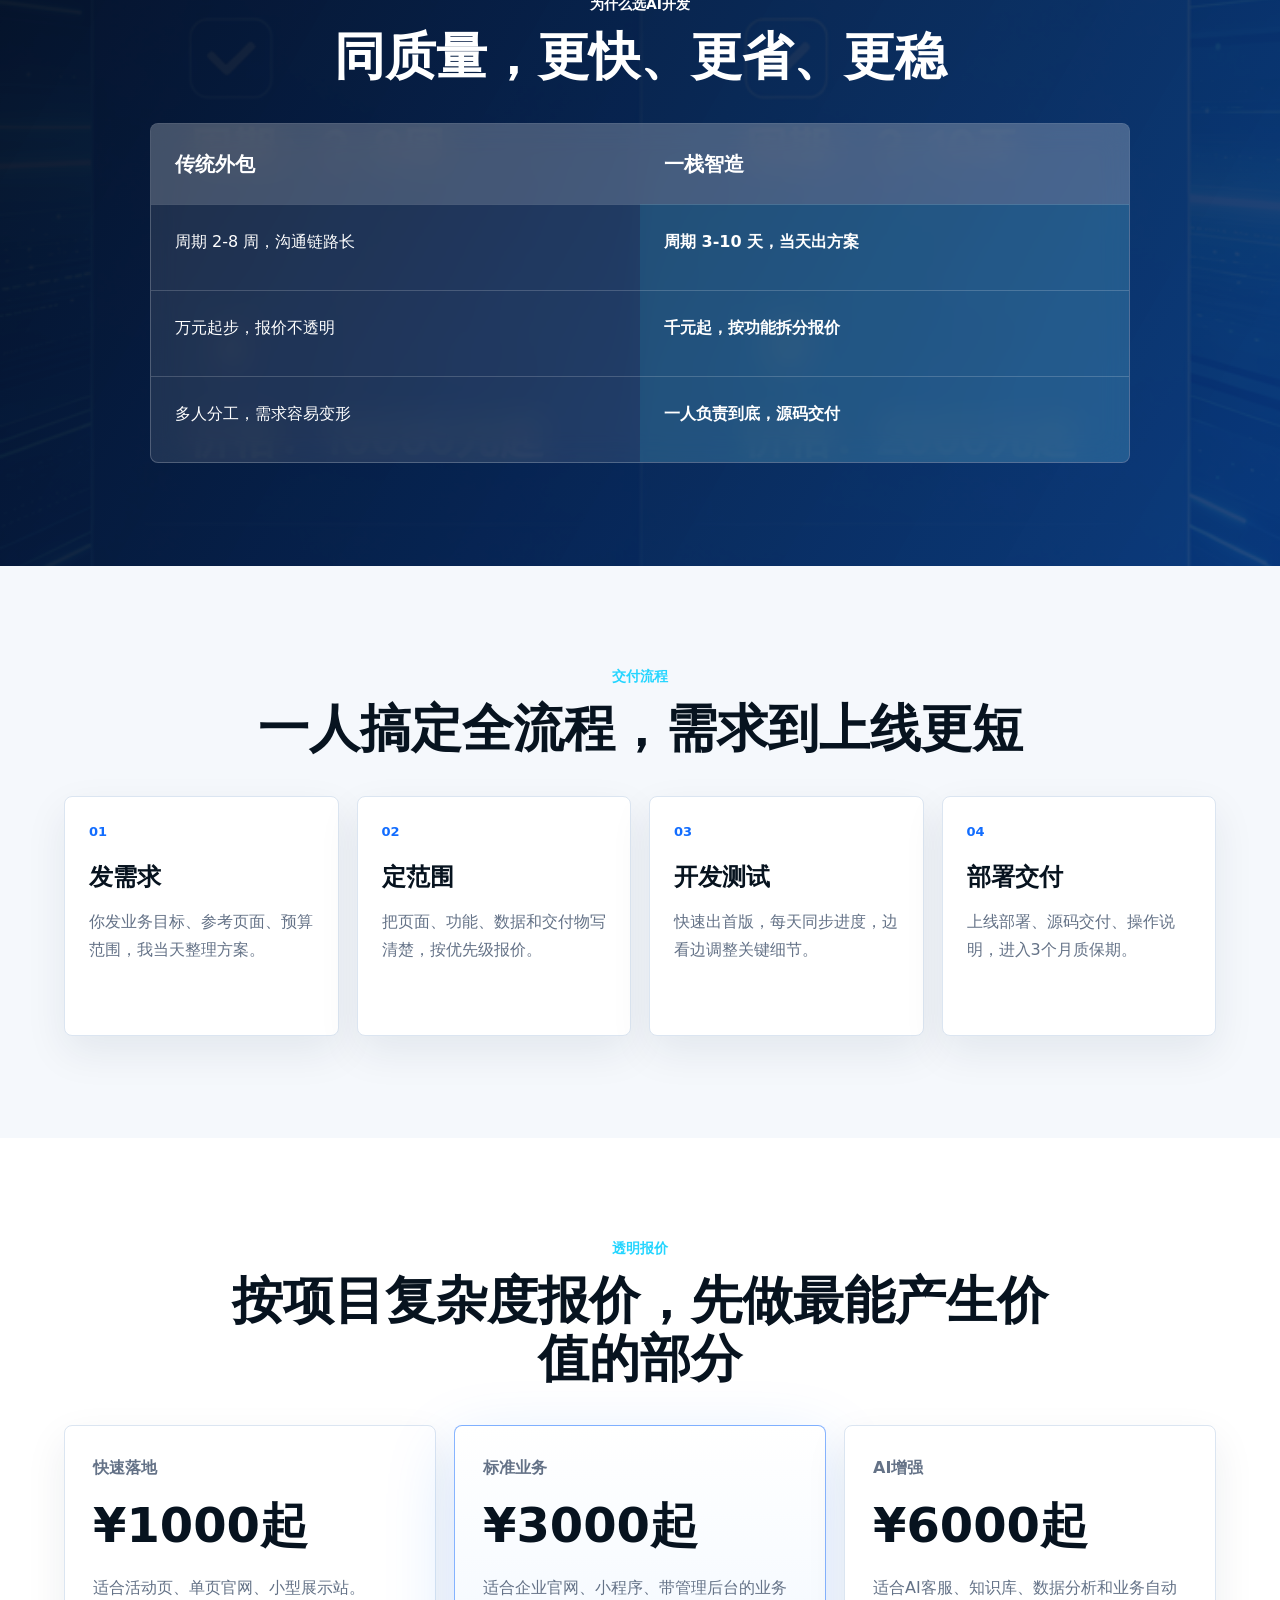
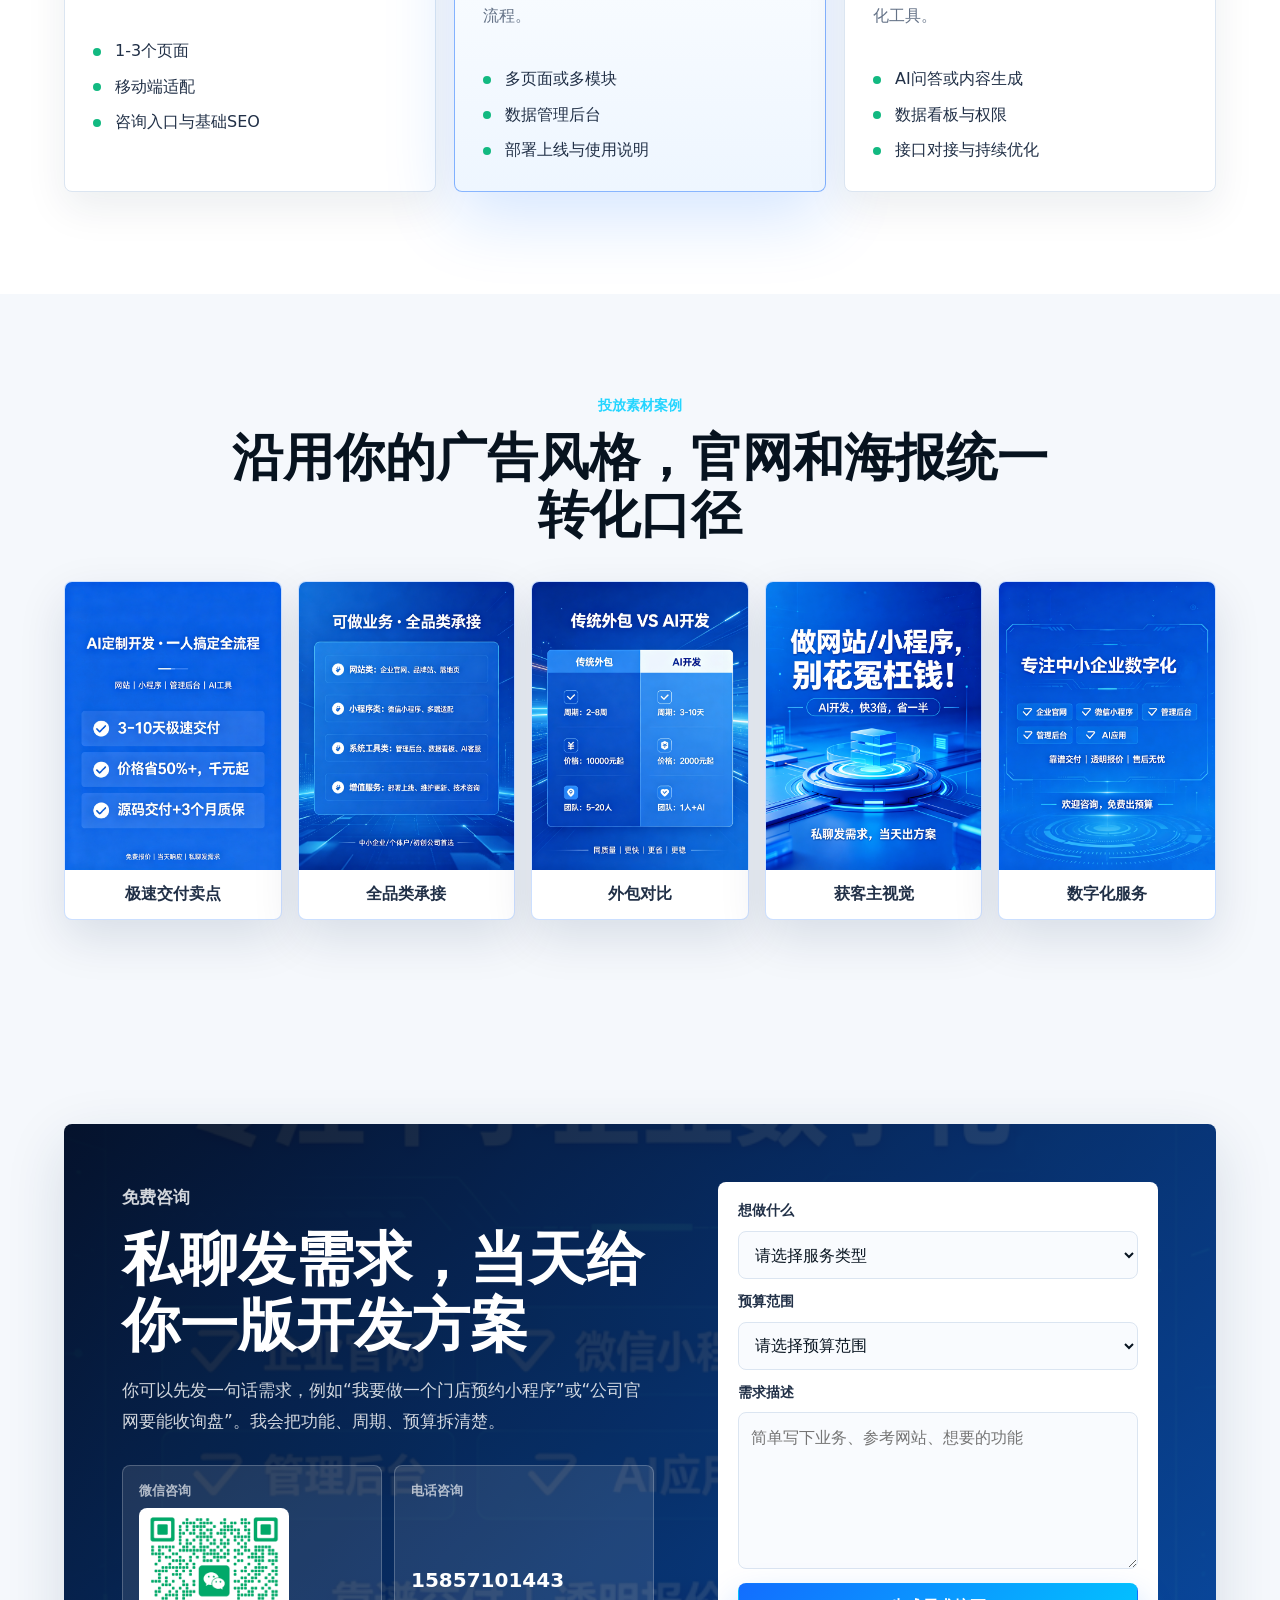
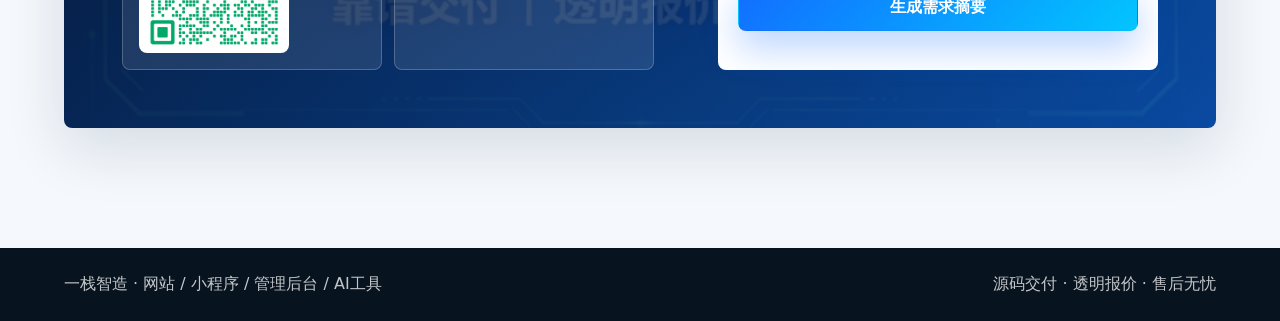
==== commit 5b8df114: "Show both label and phone number" ====
--- a/index.html
+++ b/index.html
@@ -439,8 +439,8 @@
                 <img src="assets/wechat-qr.png" alt="微信扫码咨询" style="max-width: 150px; border-radius: 8px;" />
               </div>
               <a class="copy-card" href="tel:15857101443">
-                <span>电话</span>
-                <strong>电话咨询</strong>
+                <span>电话咨询</span>
+                <strong>15857101443</strong>
               </a>
             </div>
           </div>
